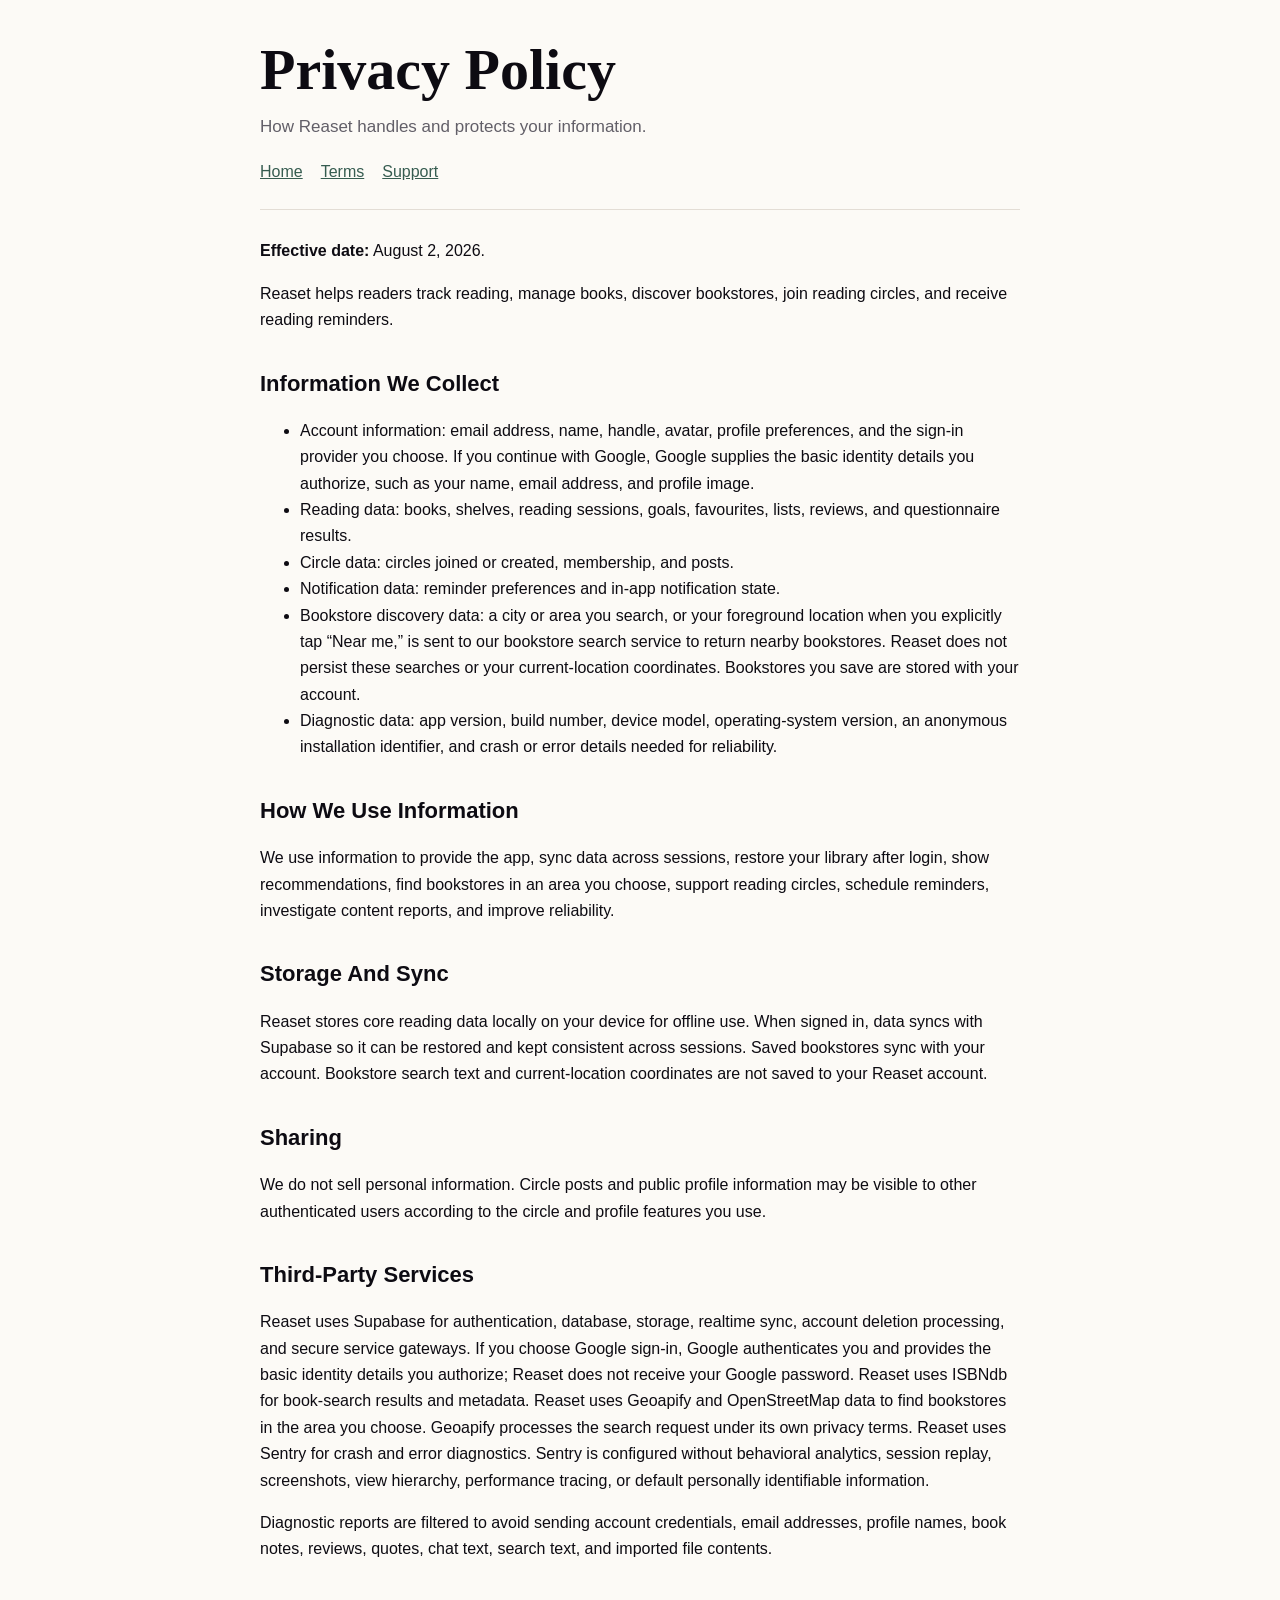
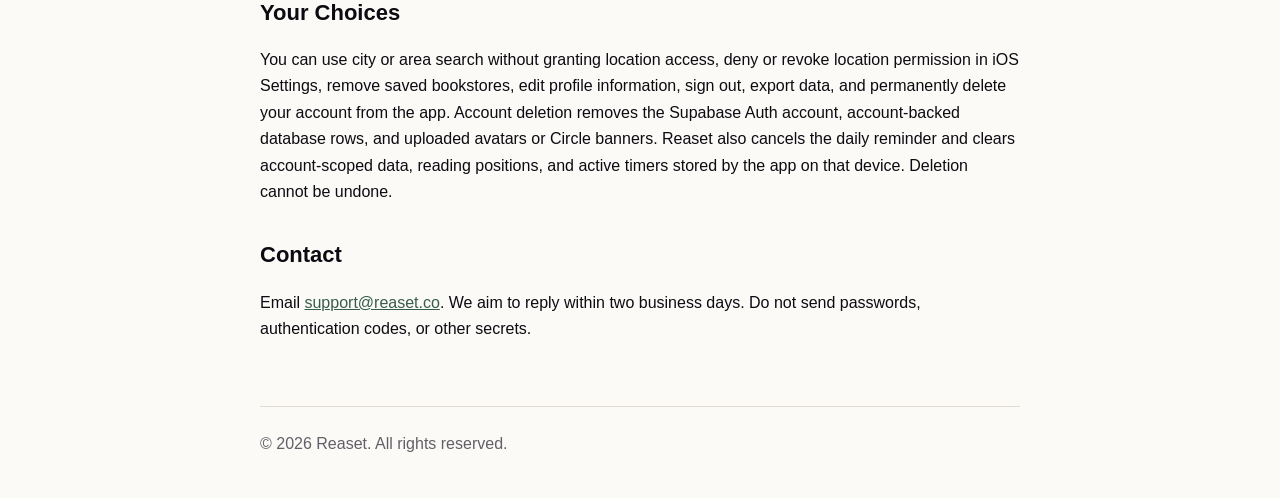
==== privacy.html @ 076950f3 "Add public privacy and terms pages" ====
<!DOCTYPE html>
<html lang="en">
<head>
  <meta charset="utf-8">
  <meta name="viewport" content="width=device-width, initial-scale=1">
  <title>Privacy Policy — Reaset</title>
  <meta name="description" content="How Reaset handles and protects personal information.">
  <link rel="canonical" href="https://reaset.co/privacy.html">
  <style>
    :root{color-scheme:light;--ink:#0d0b12;--muted:#625f68;--paper:#fcfaf6;--line:#e3ddd5;--accent:#365c50}
    *{box-sizing:border-box}body{margin:0;background:var(--paper);color:var(--ink);font-family:-apple-system,BlinkMacSystemFont,"Segoe UI",sans-serif;line-height:1.65}
    header,main,footer{width:min(760px,calc(100% - 40px));margin:0 auto}header{padding:40px 0 24px;border-bottom:1px solid var(--line)}main{padding:12px 0 48px}footer{padding:24px 0 40px;border-top:1px solid var(--line);color:var(--muted)}
    nav{display:flex;gap:18px;flex-wrap:wrap;margin-top:18px}a{color:var(--accent)}h1{font-family:Georgia,serif;font-size:clamp(38px,7vw,58px);line-height:1.05;margin:0}h2{font-size:22px;margin:32px 0 8px}p,li{font-size:16px}.lede{color:var(--muted);font-size:17px;margin:12px 0 0}
  </style>
</head>
<body>
  <header><h1>Privacy Policy</h1><p class="lede">How Reaset handles and protects your information.</p><nav><a href="/">Home</a><a href="/terms.html">Terms</a><a href="mailto:support@reaset.co">Support</a></nav></header>
  <main>
    <p><strong>Effective date:</strong> August 2, 2026.</p>
    <p>Reaset helps readers track reading, manage books, discover bookstores, join reading circles, and receive reading reminders.</p>
    <h2>Information We Collect</h2>
    <ul><li>Account information: email address, name, handle, avatar, profile preferences, and the sign-in provider you choose. If you continue with Google, Google supplies the basic identity details you authorize, such as your name, email address, and profile image.</li><li>Reading data: books, shelves, reading sessions, goals, favourites, lists, reviews, and questionnaire results.</li><li>Circle data: circles joined or created, membership, and posts.</li><li>Notification data: reminder preferences and in-app notification state.</li><li>Bookstore discovery data: a city or area you search, or your foreground location when you explicitly tap “Near me,” is sent to our bookstore search service to return nearby bookstores. Reaset does not persist these searches or your current-location coordinates. Bookstores you save are stored with your account.</li><li>Diagnostic data: app version, build number, device model, operating-system version, an anonymous installation identifier, and crash or error details needed for reliability.</li></ul>
    <h2>How We Use Information</h2>
    <p>We use information to provide the app, sync data across sessions, restore your library after login, show recommendations, find bookstores in an area you choose, support reading circles, schedule reminders, investigate content reports, and improve reliability.</p>
    <h2>Storage And Sync</h2>
    <p>Reaset stores core reading data locally on your device for offline use. When signed in, data syncs with Supabase so it can be restored and kept consistent across sessions. Saved bookstores sync with your account. Bookstore search text and current-location coordinates are not saved to your Reaset account.</p>
    <h2>Sharing</h2>
    <p>We do not sell personal information. Circle posts and public profile information may be visible to other authenticated users according to the circle and profile features you use.</p>
    <h2>Third-Party Services</h2>
    <p>Reaset uses Supabase for authentication, database, storage, realtime sync, account deletion processing, and secure service gateways. If you choose Google sign-in, Google authenticates you and provides the basic identity details you authorize; Reaset does not receive your Google password. Reaset uses ISBNdb for book-search results and metadata. Reaset uses Geoapify and OpenStreetMap data to find bookstores in the area you choose. Geoapify processes the search request under its own privacy terms. Reaset uses Sentry for crash and error diagnostics. Sentry is configured without behavioral analytics, session replay, screenshots, view hierarchy, performance tracing, or default personally identifiable information.</p>
    <p>Diagnostic reports are filtered to avoid sending account credentials, email addresses, profile names, book notes, reviews, quotes, chat text, search text, and imported file contents.</p>
    <h2>Your Choices</h2>
    <p>You can use city or area search without granting location access, deny or revoke location permission in iOS Settings, remove saved bookstores, edit profile information, sign out, export data, and permanently delete your account from the app. Account deletion removes the Supabase Auth account, account-backed database rows, and uploaded avatars or Circle banners. Reaset also cancels the daily reminder and clears account-scoped data, reading positions, and active timers stored by the app on that device. Deletion cannot be undone.</p>
    <h2>Contact</h2>
    <p>Email <a href="mailto:support@reaset.co">support@reaset.co</a>. We aim to reply within two business days. Do not send passwords, authentication codes, or other secrets.</p>
  </main>
  <footer>© 2026 Reaset. All rights reserved.</footer>
</body>
</html>
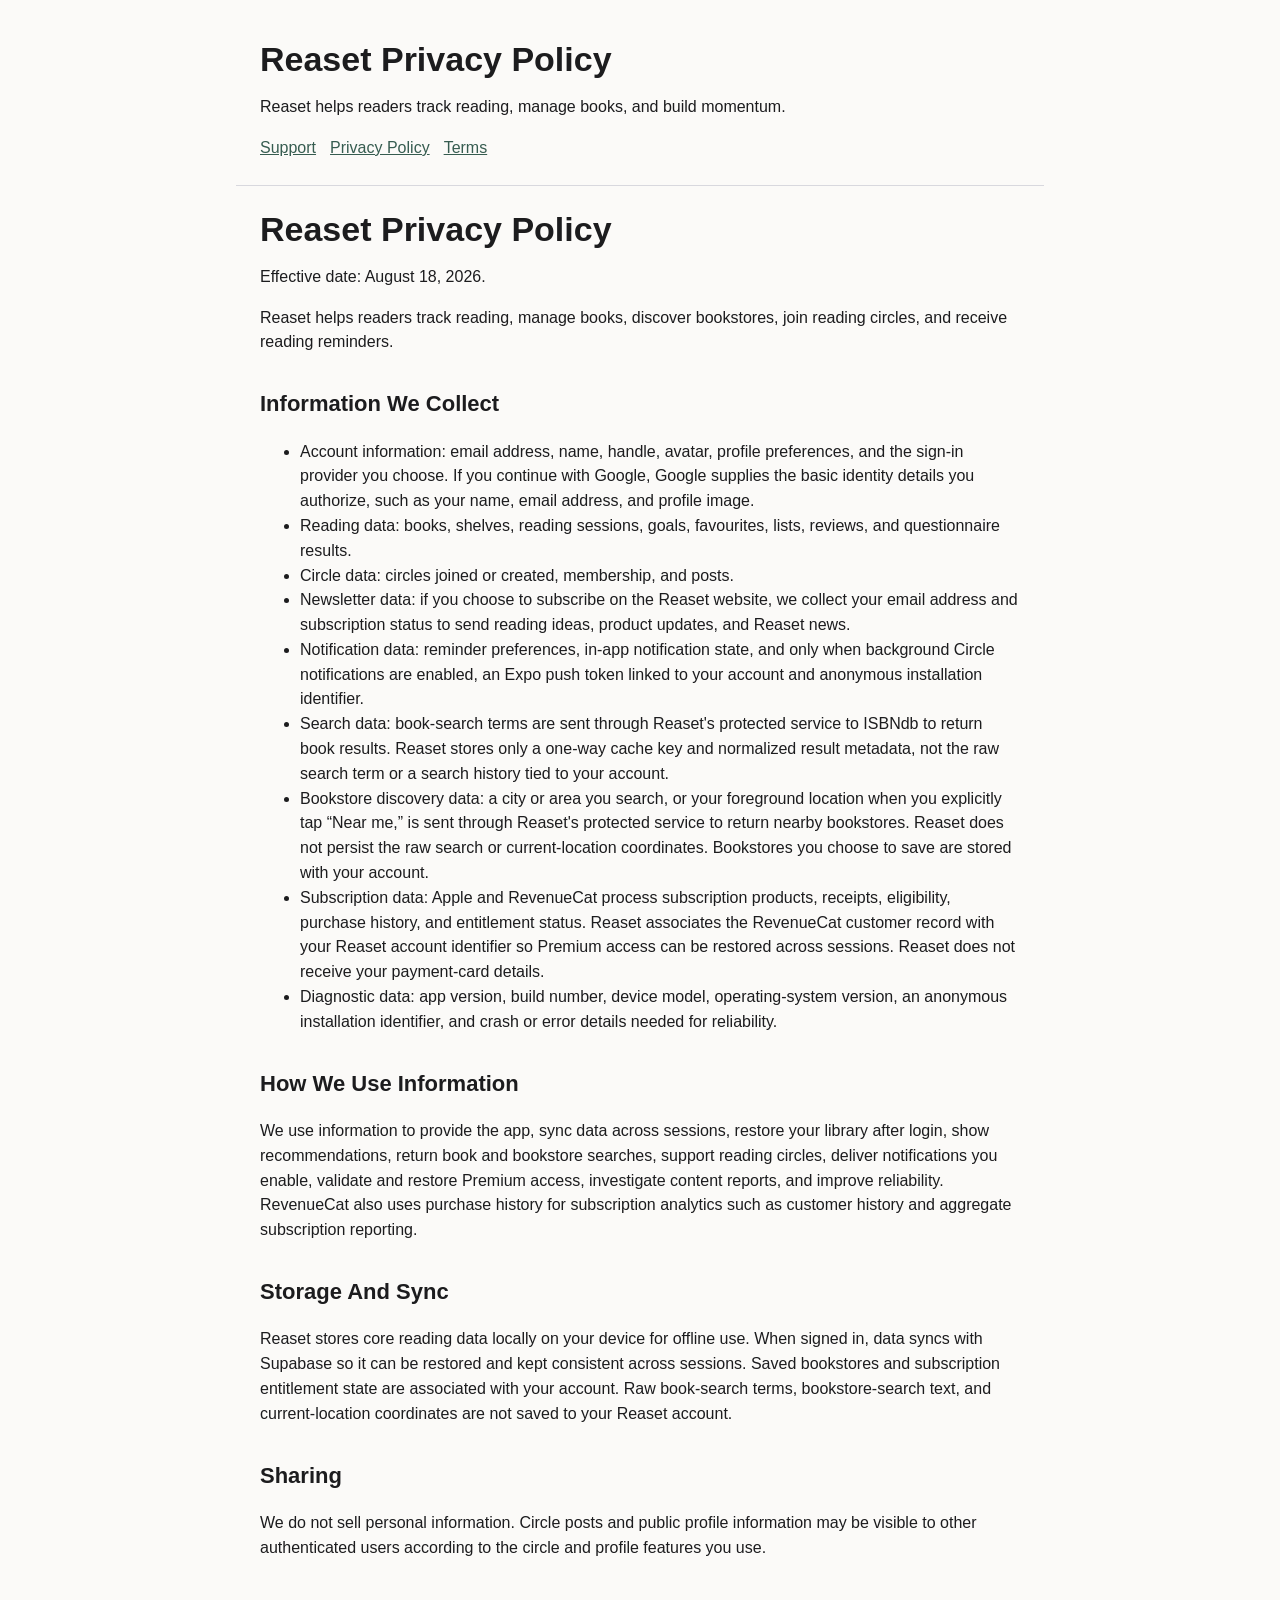
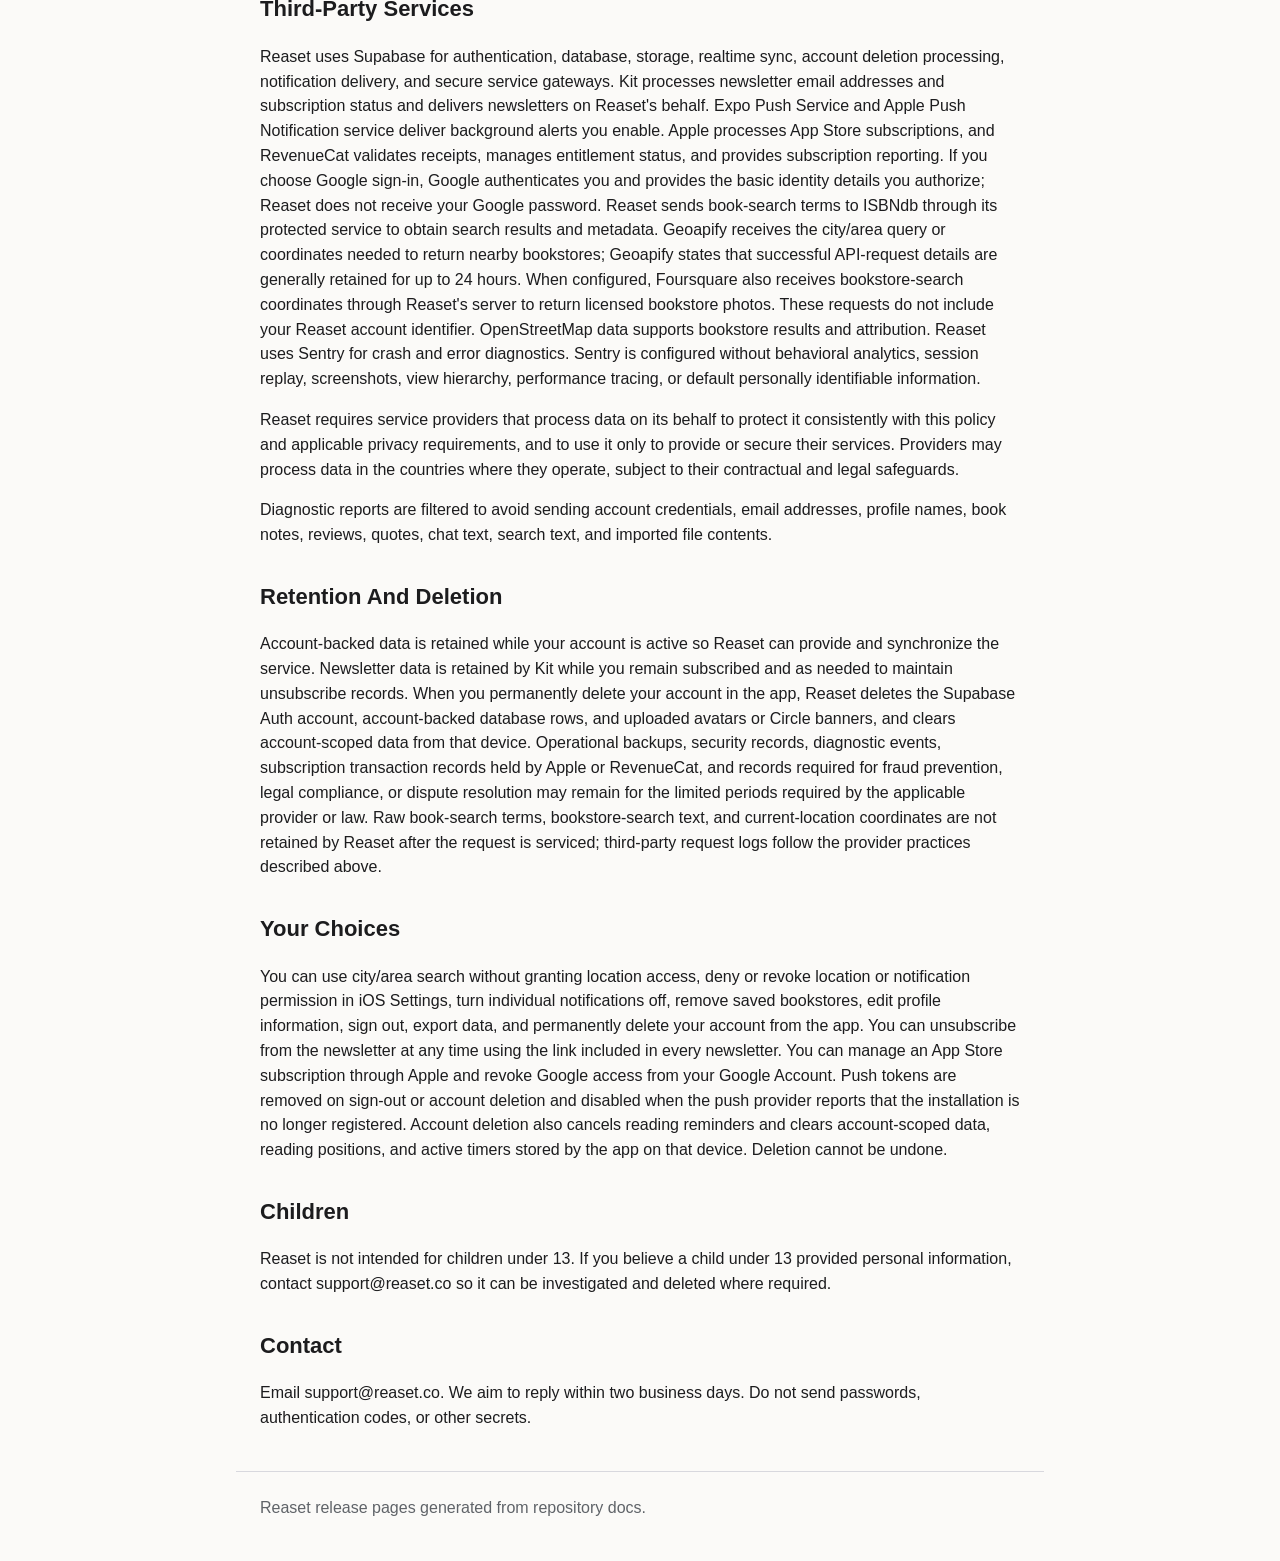
==== commit 81b68dac: "Deploy redesigned Reaset landing page" ====
--- a/privacy.html
+++ b/privacy.html
@@ -1,39 +1,59 @@
-<!DOCTYPE html>
+<!doctype html>
 <html lang="en">
 <head>
   <meta charset="utf-8">
   <meta name="viewport" content="width=device-width, initial-scale=1">
-  <title>Privacy Policy — Reaset</title>
-  <meta name="description" content="How Reaset handles and protects personal information.">
-  <link rel="canonical" href="https://reaset.co/privacy.html">
+  <title>Reaset Privacy Policy - Reaset</title>
   <style>
-    :root{color-scheme:light;--ink:#0d0b12;--muted:#625f68;--paper:#fcfaf6;--line:#e3ddd5;--accent:#365c50}
-    *{box-sizing:border-box}body{margin:0;background:var(--paper);color:var(--ink);font-family:-apple-system,BlinkMacSystemFont,"Segoe UI",sans-serif;line-height:1.65}
-    header,main,footer{width:min(760px,calc(100% - 40px));margin:0 auto}header{padding:40px 0 24px;border-bottom:1px solid var(--line)}main{padding:12px 0 48px}footer{padding:24px 0 40px;border-top:1px solid var(--line);color:var(--muted)}
-    nav{display:flex;gap:18px;flex-wrap:wrap;margin-top:18px}a{color:var(--accent)}h1{font-family:Georgia,serif;font-size:clamp(38px,7vw,58px);line-height:1.05;margin:0}h2{font-size:22px;margin:32px 0 8px}p,li{font-size:16px}.lede{color:var(--muted);font-size:17px;margin:12px 0 0}
+    :root { color-scheme: light; --ink: #1c1c1e; --muted: #5f6368; --line: #d8d8de; --paper: #fbfaf8; --accent: #365c50; }
+    body { margin: 0; font-family: -apple-system, BlinkMacSystemFont, "Segoe UI", sans-serif; color: var(--ink); background: var(--paper); line-height: 1.55; }
+    header, main, footer { max-width: 760px; margin: 0 auto; padding: 24px; }
+    header { padding-top: 40px; border-bottom: 1px solid var(--line); }
+    nav { display: flex; gap: 14px; flex-wrap: wrap; margin-top: 16px; }
+    a { color: var(--accent); }
+    h1 { font-size: 34px; line-height: 1.15; margin: 0 0 12px; }
+    h2 { font-size: 22px; margin-top: 32px; }
+    p, li { font-size: 16px; }
+    code { background: #ece9e2; border-radius: 4px; padding: 1px 5px; }
+    pre { overflow-x: auto; background: #ece9e2; border-radius: 8px; padding: 14px; }
+    footer { color: var(--muted); border-top: 1px solid var(--line); padding-bottom: 40px; }
   </style>
 </head>
 <body>
-  <header><h1>Privacy Policy</h1><p class="lede">How Reaset handles and protects your information.</p><nav><a href="/">Home</a><a href="/terms.html">Terms</a><a href="mailto:support@reaset.co">Support</a></nav></header>
+  <header>
+    <h1>Reaset Privacy Policy</h1>
+    <p>Reaset helps readers track reading, manage books, and build momentum.</p>
+    <nav>
+      <a href="./support.html">Support</a>
+      <a href="./privacy.html">Privacy Policy</a>
+      <a href="./terms.html">Terms</a>
+    </nav>
+  </header>
   <main>
-    <p><strong>Effective date:</strong> August 2, 2026.</p>
-    <p>Reaset helps readers track reading, manage books, discover bookstores, join reading circles, and receive reading reminders.</p>
-    <h2>Information We Collect</h2>
-    <ul><li>Account information: email address, name, handle, avatar, profile preferences, and the sign-in provider you choose. If you continue with Google, Google supplies the basic identity details you authorize, such as your name, email address, and profile image.</li><li>Reading data: books, shelves, reading sessions, goals, favourites, lists, reviews, and questionnaire results.</li><li>Circle data: circles joined or created, membership, and posts.</li><li>Notification data: reminder preferences and in-app notification state.</li><li>Bookstore discovery data: a city or area you search, or your foreground location when you explicitly tap “Near me,” is sent to our bookstore search service to return nearby bookstores. Reaset does not persist these searches or your current-location coordinates. Bookstores you save are stored with your account.</li><li>Diagnostic data: app version, build number, device model, operating-system version, an anonymous installation identifier, and crash or error details needed for reliability.</li></ul>
-    <h2>How We Use Information</h2>
-    <p>We use information to provide the app, sync data across sessions, restore your library after login, show recommendations, find bookstores in an area you choose, support reading circles, schedule reminders, investigate content reports, and improve reliability.</p>
-    <h2>Storage And Sync</h2>
-    <p>Reaset stores core reading data locally on your device for offline use. When signed in, data syncs with Supabase so it can be restored and kept consistent across sessions. Saved bookstores sync with your account. Bookstore search text and current-location coordinates are not saved to your Reaset account.</p>
-    <h2>Sharing</h2>
-    <p>We do not sell personal information. Circle posts and public profile information may be visible to other authenticated users according to the circle and profile features you use.</p>
-    <h2>Third-Party Services</h2>
-    <p>Reaset uses Supabase for authentication, database, storage, realtime sync, account deletion processing, and secure service gateways. If you choose Google sign-in, Google authenticates you and provides the basic identity details you authorize; Reaset does not receive your Google password. Reaset uses ISBNdb for book-search results and metadata. Reaset uses Geoapify and OpenStreetMap data to find bookstores in the area you choose. Geoapify processes the search request under its own privacy terms. Reaset uses Sentry for crash and error diagnostics. Sentry is configured without behavioral analytics, session replay, screenshots, view hierarchy, performance tracing, or default personally identifiable information.</p>
-    <p>Diagnostic reports are filtered to avoid sending account credentials, email addresses, profile names, book notes, reviews, quotes, chat text, search text, and imported file contents.</p>
-    <h2>Your Choices</h2>
-    <p>You can use city or area search without granting location access, deny or revoke location permission in iOS Settings, remove saved bookstores, edit profile information, sign out, export data, and permanently delete your account from the app. Account deletion removes the Supabase Auth account, account-backed database rows, and uploaded avatars or Circle banners. Reaset also cancels the daily reminder and clears account-scoped data, reading positions, and active timers stored by the app on that device. Deletion cannot be undone.</p>
-    <h2>Contact</h2>
-    <p>Email <a href="mailto:support@reaset.co">support@reaset.co</a>. We aim to reply within two business days. Do not send passwords, authentication codes, or other secrets.</p>
+<h1>Reaset Privacy Policy</h1>
+<p>Effective date: August 18, 2026.</p>
+<p>Reaset helps readers track reading, manage books, discover bookstores, join reading circles, and receive reading reminders.</p>
+<h2>Information We Collect</h2>
+<ul><li>Account information: email address, name, handle, avatar, profile preferences, and the sign-in provider you choose. If you continue with Google, Google supplies the basic identity details you authorize, such as your name, email address, and profile image.</li><li>Reading data: books, shelves, reading sessions, goals, favourites, lists, reviews, and questionnaire results.</li><li>Circle data: circles joined or created, membership, and posts.</li><li>Newsletter data: if you choose to subscribe on the Reaset website, we collect your email address and subscription status to send reading ideas, product updates, and Reaset news.</li><li>Notification data: reminder preferences, in-app notification state, and only when background Circle notifications are enabled, an Expo push token linked to your account and anonymous installation identifier.</li><li>Search data: book-search terms are sent through Reaset's protected service to ISBNdb to return book results. Reaset stores only a one-way cache key and normalized result metadata, not the raw search term or a search history tied to your account.</li><li>Bookstore discovery data: a city or area you search, or your foreground location when you explicitly tap “Near me,” is sent through Reaset's protected service to return nearby bookstores. Reaset does not persist the raw search or current-location coordinates. Bookstores you choose to save are stored with your account.</li><li>Subscription data: Apple and RevenueCat process subscription products, receipts, eligibility, purchase history, and entitlement status. Reaset associates the RevenueCat customer record with your Reaset account identifier so Premium access can be restored across sessions. Reaset does not receive your payment-card details.</li><li>Diagnostic data: app version, build number, device model, operating-system version, an anonymous installation identifier, and crash or error details needed for reliability.</li></ul>
+<h2>How We Use Information</h2>
+<p>We use information to provide the app, sync data across sessions, restore your library after login, show recommendations, return book and bookstore searches, support reading circles, deliver notifications you enable, validate and restore Premium access, investigate content reports, and improve reliability. RevenueCat also uses purchase history for subscription analytics such as customer history and aggregate subscription reporting.</p>
+<h2>Storage And Sync</h2>
+<p>Reaset stores core reading data locally on your device for offline use. When signed in, data syncs with Supabase so it can be restored and kept consistent across sessions. Saved bookstores and subscription entitlement state are associated with your account. Raw book-search terms, bookstore-search text, and current-location coordinates are not saved to your Reaset account.</p>
+<h2>Sharing</h2>
+<p>We do not sell personal information. Circle posts and public profile information may be visible to other authenticated users according to the circle and profile features you use.</p>
+<h2>Third-Party Services</h2>
+<p>Reaset uses Supabase for authentication, database, storage, realtime sync, account deletion processing, notification delivery, and secure service gateways. Kit processes newsletter email addresses and subscription status and delivers newsletters on Reaset's behalf. Expo Push Service and Apple Push Notification service deliver background alerts you enable. Apple processes App Store subscriptions, and RevenueCat validates receipts, manages entitlement status, and provides subscription reporting. If you choose Google sign-in, Google authenticates you and provides the basic identity details you authorize; Reaset does not receive your Google password. Reaset sends book-search terms to ISBNdb through its protected service to obtain search results and metadata. Geoapify receives the city/area query or coordinates needed to return nearby bookstores; Geoapify states that successful API-request details are generally retained for up to 24 hours. When configured, Foursquare also receives bookstore-search coordinates through Reaset's server to return licensed bookstore photos. These requests do not include your Reaset account identifier. OpenStreetMap data supports bookstore results and attribution. Reaset uses Sentry for crash and error diagnostics. Sentry is configured without behavioral analytics, session replay, screenshots, view hierarchy, performance tracing, or default personally identifiable information.</p>
+<p>Reaset requires service providers that process data on its behalf to protect it consistently with this policy and applicable privacy requirements, and to use it only to provide or secure their services. Providers may process data in the countries where they operate, subject to their contractual and legal safeguards.</p>
+<p>Diagnostic reports are filtered to avoid sending account credentials, email addresses, profile names, book notes, reviews, quotes, chat text, search text, and imported file contents.</p>
+<h2>Retention And Deletion</h2>
+<p>Account-backed data is retained while your account is active so Reaset can provide and synchronize the service. Newsletter data is retained by Kit while you remain subscribed and as needed to maintain unsubscribe records. When you permanently delete your account in the app, Reaset deletes the Supabase Auth account, account-backed database rows, and uploaded avatars or Circle banners, and clears account-scoped data from that device. Operational backups, security records, diagnostic events, subscription transaction records held by Apple or RevenueCat, and records required for fraud prevention, legal compliance, or dispute resolution may remain for the limited periods required by the applicable provider or law. Raw book-search terms, bookstore-search text, and current-location coordinates are not retained by Reaset after the request is serviced; third-party request logs follow the provider practices described above.</p>
+<h2>Your Choices</h2>
+<p>You can use city/area search without granting location access, deny or revoke location or notification permission in iOS Settings, turn individual notifications off, remove saved bookstores, edit profile information, sign out, export data, and permanently delete your account from the app. You can unsubscribe from the newsletter at any time using the link included in every newsletter. You can manage an App Store subscription through Apple and revoke Google access from your Google Account. Push tokens are removed on sign-out or account deletion and disabled when the push provider reports that the installation is no longer registered. Account deletion also cancels reading reminders and clears account-scoped data, reading positions, and active timers stored by the app on that device. Deletion cannot be undone.</p>
+<h2>Children</h2>
+<p>Reaset is not intended for children under 13. If you believe a child under 13 provided personal information, contact support@reaset.co so it can be investigated and deleted where required.</p>
+<h2>Contact</h2>
+<p>Email support@reaset.co. We aim to reply within two business days. Do not send passwords, authentication codes, or other secrets.</p>
   </main>
-  <footer>© 2026 Reaset. All rights reserved.</footer>
+  <footer>Reaset release pages generated from repository docs.</footer>
 </body>
 </html>
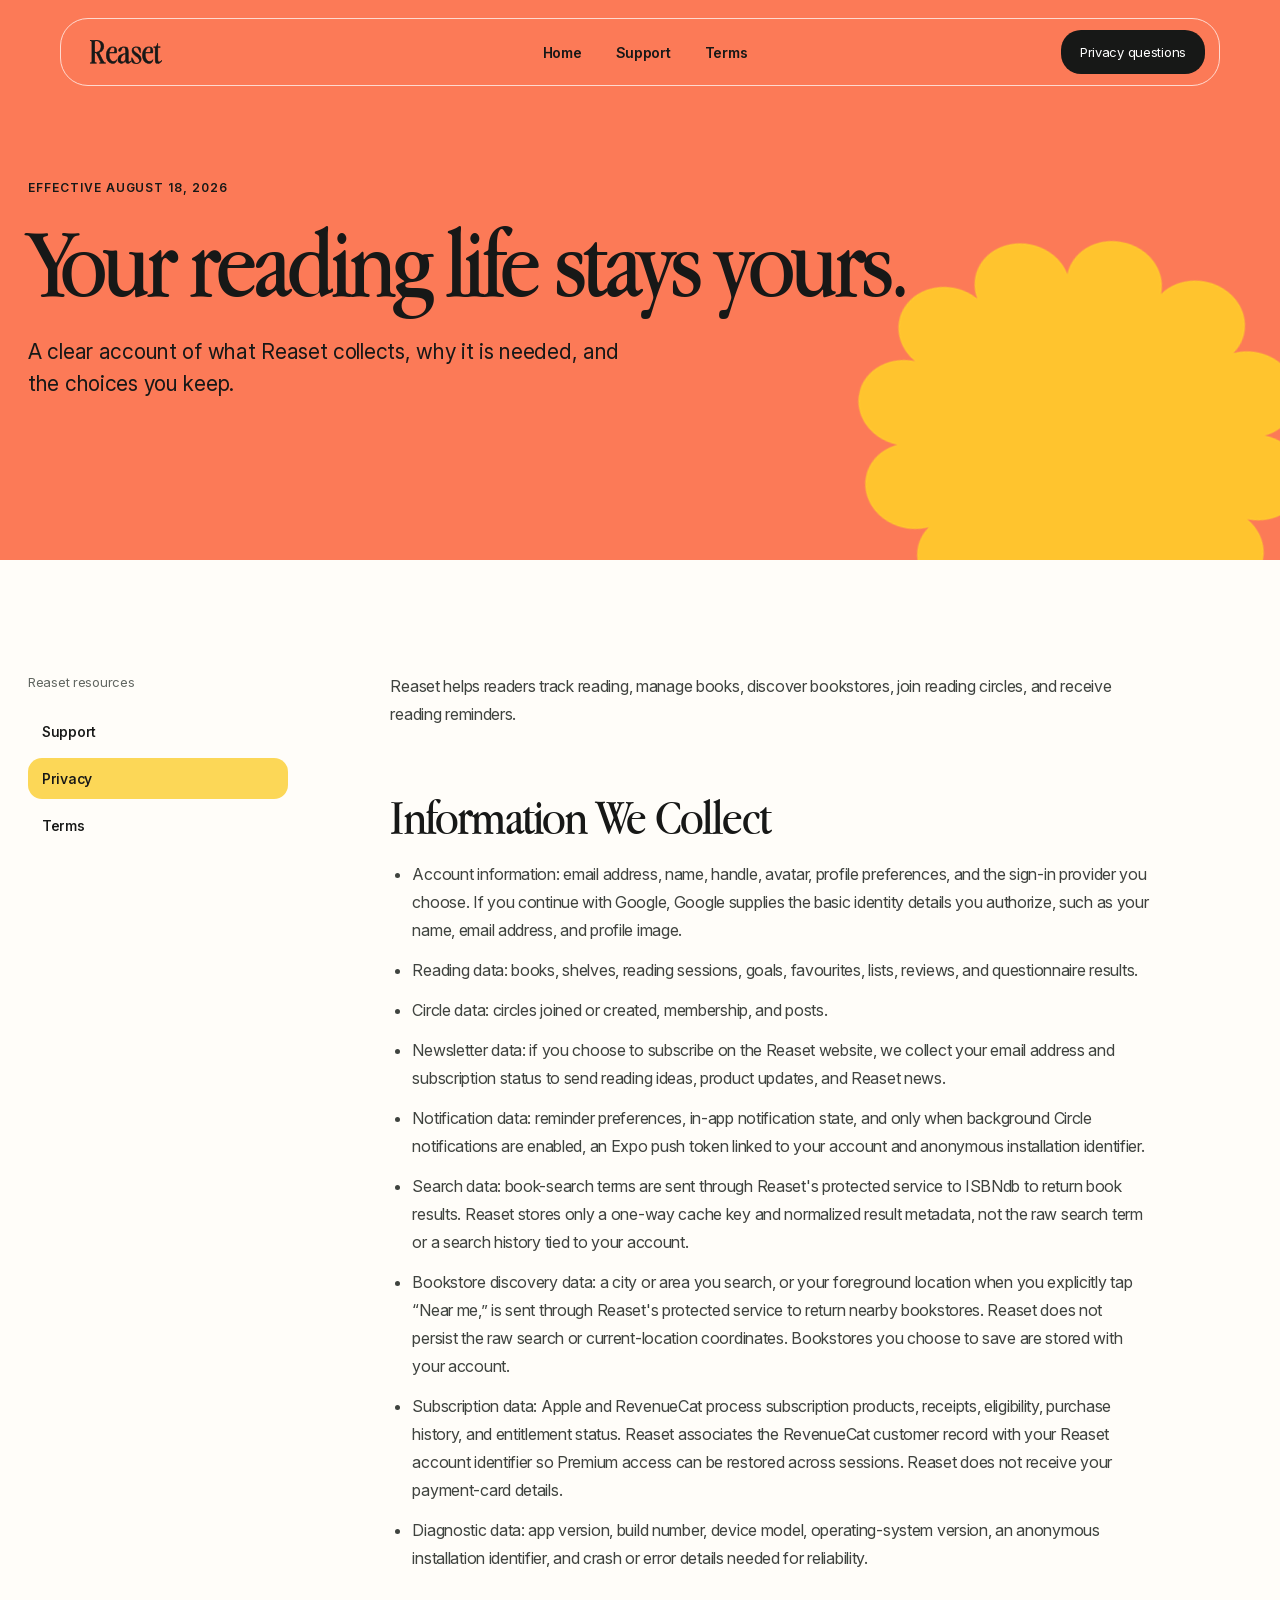
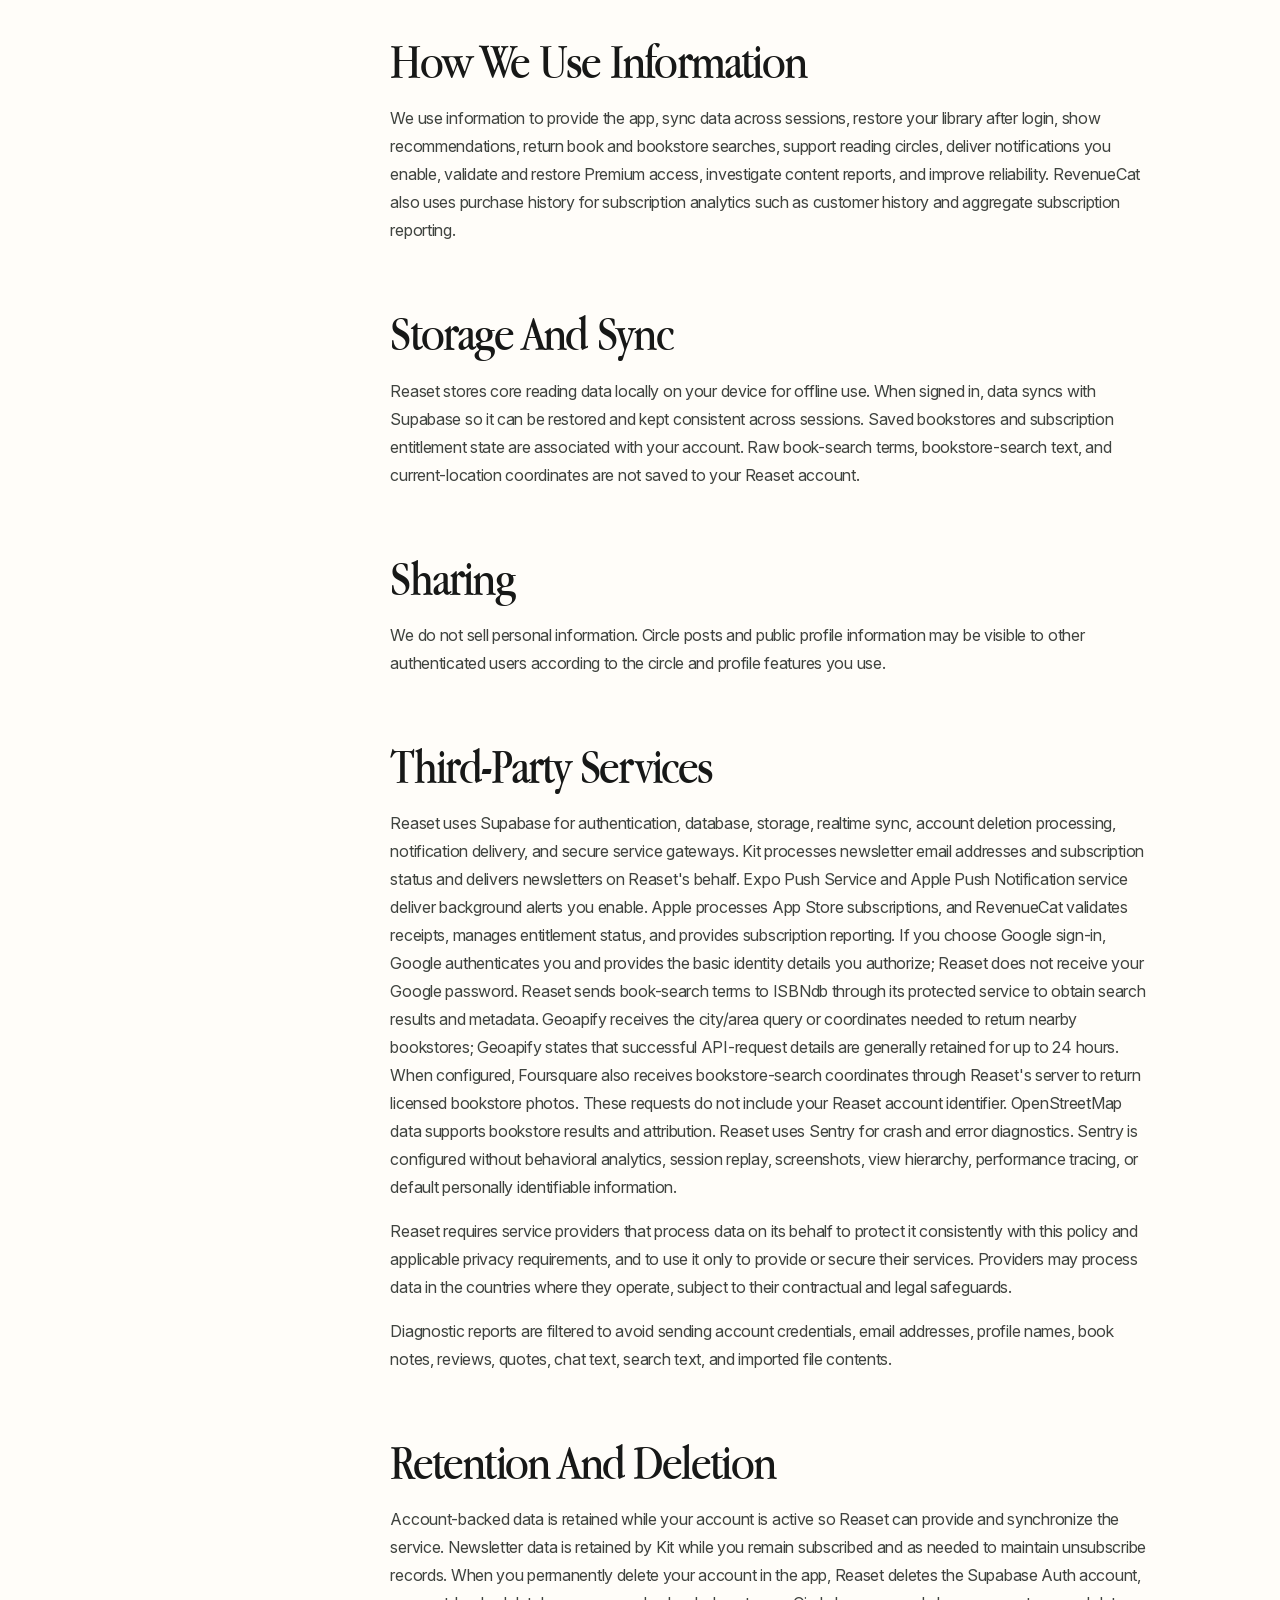
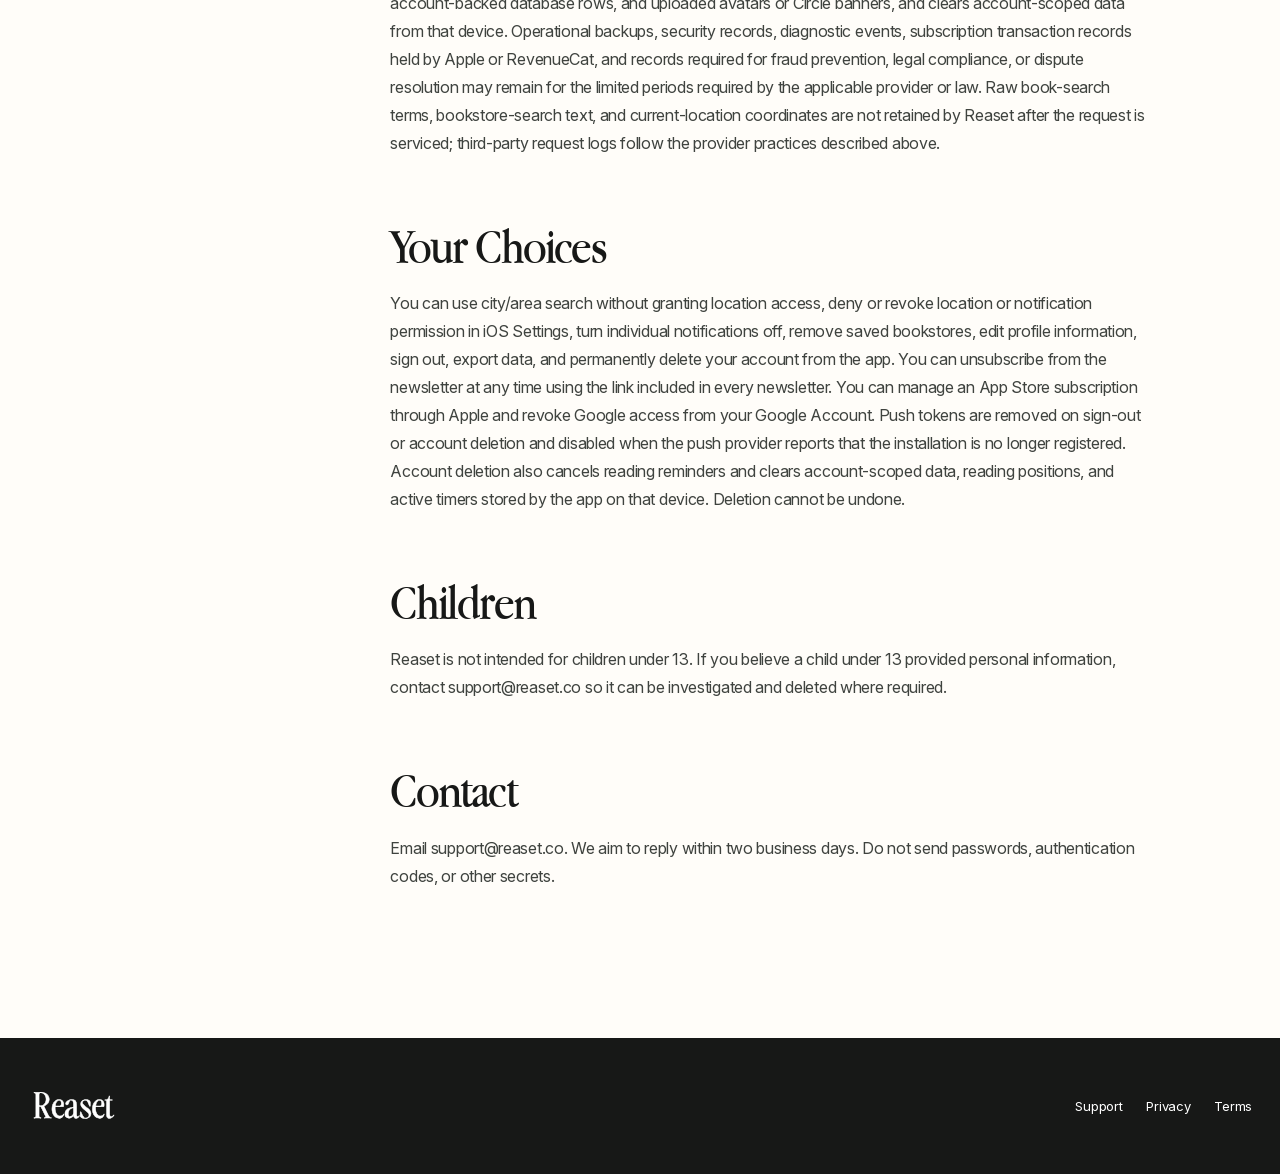
==== commit c92b6dcb: "Redesign support and privacy pages" ====
--- a/privacy.html
+++ b/privacy.html
@@ -3,35 +3,29 @@
 <head>
   <meta charset="utf-8">
   <meta name="viewport" content="width=device-width, initial-scale=1">
-  <title>Reaset Privacy Policy - Reaset</title>
-  <style>
-    :root { color-scheme: light; --ink: #1c1c1e; --muted: #5f6368; --line: #d8d8de; --paper: #fbfaf8; --accent: #365c50; }
-    body { margin: 0; font-family: -apple-system, BlinkMacSystemFont, "Segoe UI", sans-serif; color: var(--ink); background: var(--paper); line-height: 1.55; }
-    header, main, footer { max-width: 760px; margin: 0 auto; padding: 24px; }
-    header { padding-top: 40px; border-bottom: 1px solid var(--line); }
-    nav { display: flex; gap: 14px; flex-wrap: wrap; margin-top: 16px; }
-    a { color: var(--accent); }
-    h1 { font-size: 34px; line-height: 1.15; margin: 0 0 12px; }
-    h2 { font-size: 22px; margin-top: 32px; }
-    p, li { font-size: 16px; }
-    code { background: #ece9e2; border-radius: 4px; padding: 1px 5px; }
-    pre { overflow-x: auto; background: #ece9e2; border-radius: 8px; padding: 14px; }
-    footer { color: var(--muted); border-top: 1px solid var(--line); padding-bottom: 40px; }
-  </style>
+  <meta name="theme-color" content="#fc7a57">
+  <meta name="description" content="Learn how Reaset collects, uses, protects, and deletes reader data.">
+  <link rel="canonical" href="https://reaset.co/privacy">
+  <link rel="icon" href="./assets/icon.png">
+  <link rel="stylesheet" href="./styles.css">
+  <link rel="stylesheet" href="./legal.css">
+  <title>Privacy Policy | Reaset</title>
 </head>
-<body>
-  <header>
-    <h1>Reaset Privacy Policy</h1>
-    <p>Reaset helps readers track reading, manage books, and build momentum.</p>
-    <nav>
-      <a href="./support.html">Support</a>
-      <a href="./privacy.html">Privacy Policy</a>
-      <a href="./terms.html">Terms</a>
-    </nav>
+<body class="legal-page legal-page-privacy">
+  <a class="skip-link" href="#main">Skip to content</a>
+  <header class="site-header">
+    <a class="wordmark" href="./" aria-label="Reaset home"><span class="brand-logo" aria-hidden="true"></span></a>
+    <nav class="desktop-nav" aria-label="Main navigation"><a href="./">Home</a><a href="./support">Support</a><a href="./terms">Terms</a></nav>
+    <a class="header-cta download-cta" href="mailto:support@reaset.co">Privacy questions</a>
   </header>
-  <main>
-<h1>Reaset Privacy Policy</h1>
-<p>Effective date: August 18, 2026.</p>
+  <main id="main">
+    <section class="legal-hero">
+      <div class="legal-hero-copy"><p class="legal-kicker">Effective August 18, 2026</p><h1>Your reading life stays yours.</h1><p>A clear account of what Reaset collects, why it is needed, and the choices you keep.</p></div>
+      <img class="legal-hero-art" src="./assets/artifacts/52.png" width="480" height="480" alt="" aria-hidden="true">
+    </section>
+    <div class="legal-layout">
+      <aside class="legal-sidebar"><p>Reaset resources</p><nav aria-label="Legal pages"><a href="./support">Support</a><a href="./privacy" aria-current="page">Privacy</a><a href="./terms">Terms</a></nav></aside>
+      <article class="legal-content">
 <p>Reaset helps readers track reading, manage books, discover bookstores, join reading circles, and receive reading reminders.</p>
 <h2>Information We Collect</h2>
 <ul><li>Account information: email address, name, handle, avatar, profile preferences, and the sign-in provider you choose. If you continue with Google, Google supplies the basic identity details you authorize, such as your name, email address, and profile image.</li><li>Reading data: books, shelves, reading sessions, goals, favourites, lists, reviews, and questionnaire results.</li><li>Circle data: circles joined or created, membership, and posts.</li><li>Newsletter data: if you choose to subscribe on the Reaset website, we collect your email address and subscription status to send reading ideas, product updates, and Reaset news.</li><li>Notification data: reminder preferences, in-app notification state, and only when background Circle notifications are enabled, an Expo push token linked to your account and anonymous installation identifier.</li><li>Search data: book-search terms are sent through Reaset's protected service to ISBNdb to return book results. Reaset stores only a one-way cache key and normalized result metadata, not the raw search term or a search history tied to your account.</li><li>Bookstore discovery data: a city or area you search, or your foreground location when you explicitly tap “Near me,” is sent through Reaset's protected service to return nearby bookstores. Reaset does not persist the raw search or current-location coordinates. Bookstores you choose to save are stored with your account.</li><li>Subscription data: Apple and RevenueCat process subscription products, receipts, eligibility, purchase history, and entitlement status. Reaset associates the RevenueCat customer record with your Reaset account identifier so Premium access can be restored across sessions. Reaset does not receive your payment-card details.</li><li>Diagnostic data: app version, build number, device model, operating-system version, an anonymous installation identifier, and crash or error details needed for reliability.</li></ul>
@@ -53,7 +47,9 @@
 <p>Reaset is not intended for children under 13. If you believe a child under 13 provided personal information, contact support@reaset.co so it can be investigated and deleted where required.</p>
 <h2>Contact</h2>
 <p>Email support@reaset.co. We aim to reply within two business days. Do not send passwords, authentication codes, or other secrets.</p>
+      </article>
+    </div>
   </main>
-  <footer>Reaset release pages generated from repository docs.</footer>
+  <footer class="legal-footer"><div class="legal-footer-inner"><a href="./" aria-label="Reaset home"><span class="brand-logo" aria-hidden="true"></span></a><nav aria-label="Footer navigation"><a href="./support">Support</a><a href="./privacy">Privacy</a><a href="./terms">Terms</a></nav></div></footer>
 </body>
 </html>
--- a/styles.css
+++ b/styles.css
@@ -0,0 +1,391 @@
+@font-face { font-family: "Apple Garamond"; src: url("./assets/fonts/apple-garamond-light.ttf") format("truetype"); font-style: normal; font-weight: 300; font-display: swap; }
+@font-face { font-family: "Apple Garamond"; src: url("./assets/fonts/apple-garamond-light-italic.ttf") format("truetype"); font-style: italic; font-weight: 300; font-display: swap; }
+@font-face { font-family: "Apple Garamond"; src: url("./assets/fonts/apple-garamond-regular.ttf") format("truetype"); font-style: normal; font-weight: 400; font-display: swap; }
+@font-face { font-family: "Apple Garamond"; src: url("./assets/fonts/apple-garamond-italic.ttf") format("truetype"); font-style: italic; font-weight: 400; font-display: swap; }
+@font-face { font-family: "Apple Garamond"; src: url("./assets/fonts/apple-garamond-bold.ttf") format("truetype"); font-style: normal; font-weight: 700; font-display: swap; }
+@font-face { font-family: "Apple Garamond"; src: url("./assets/fonts/apple-garamond-bold-italic.ttf") format("truetype"); font-style: italic; font-weight: 700; font-display: swap; }
+@font-face { font-family: "Inter"; src: url("./assets/fonts/inter-variable.woff2") format("woff2"); font-style: normal; font-weight: 100 900; font-display: swap; }
+
+:root {
+  color-scheme: light;
+  --mint: #68d2a1;
+  --apricot: #df9a57;
+  --coral: #fc7a57;
+  --mustard: #fcd757;
+  --periwinkle: #c0b9dd;
+  --pink: var(--coral);
+  --pink-deep: var(--coral);
+  --green: var(--mint);
+  --hero-green: var(--coral);
+  --hero-ink: #11534a;
+  --sage: var(--periwinkle);
+  --green-soft: var(--periwinkle);
+  --lavender: #227dc7;
+  --cream: var(--mustard);
+  --yellow: var(--apricot);
+  --paper: #fffdf9;
+  --ink: #171817;
+  --muted: #626762;
+  --line: rgba(23, 24, 23, .14);
+  --display: "Apple Garamond", "Iowan Old Style", Georgia, serif;
+  --sans: "Inter", sans-serif;
+  --sans-tracking: -.018em;
+  --ease-out: cubic-bezier(.23, 1, .32, 1);
+  --max: 1240px;
+}
+
+* { box-sizing: border-box; }
+html { scroll-behavior: smooth; }
+body { margin: 0; overflow-x: hidden; background: var(--paper); color: var(--ink); font-family: var(--sans); letter-spacing: var(--sans-tracking); -webkit-font-smoothing: antialiased; }
+img { display: block; max-width: 100%; }
+a { color: inherit; text-decoration: none; }
+button, input { font: inherit; }
+p { line-height: 1.65; }
+
+.artifact-scene { position: absolute; z-index: 0; inset: 0; overflow: hidden; pointer-events: none; user-select: none; }
+.artifact { --drift-x: 12px; --tilt: -4deg; position: absolute; display: block; opacity: .28; animation: artifact-drift 8s var(--ease-out) infinite alternate; will-change: transform; }
+.artifact img { width: 100%; height: auto; animation: artifact-turn 28s linear infinite; }
+.artifact:nth-child(even) { --drift-x: -10px; --tilt: 5deg; animation-duration: 10s; animation-delay: -4s; }
+.artifact:nth-child(even) img { animation-direction: reverse; animation-duration: 34s; }
+@keyframes artifact-drift {
+  from { transform: translate3d(0, -7px, 0) rotate(var(--tilt)); }
+  to { transform: translate3d(var(--drift-x), 9px, 0) rotate(calc(var(--tilt) + 4deg)); }
+}
+@keyframes artifact-turn { to { transform: rotate(360deg); } }
+
+.skip-link { position: fixed; z-index: 100; top: 12px; left: 12px; padding: 10px 14px; border-radius: 999px; background: #fff; transform: translateY(-150%); transition: transform 160ms var(--ease-out); }
+.skip-link:focus { transform: translateY(0); }
+
+.site-header { position: fixed; z-index: 20; top: 18px; left: 50%; isolation: isolate; display: grid; grid-template-columns: 1fr auto 1fr; align-items: center; width: min(calc(100% - 40px), 1160px); min-height: 68px; padding: 0 14px 0 24px; border: 1px solid rgba(255,255,255,.72); border-radius: 28px; backface-visibility: hidden; background: transparent; color: #fff; box-shadow: none; transform: translate3d(-50%,0,0); transition: color 200ms ease, background-color 200ms ease, box-shadow 200ms ease; }
+.site-header.is-scrolled { border-color: var(--line); background: rgba(255,253,249,.9); color: var(--ink); box-shadow: 0 12px 30px rgba(23,24,23,.08); }
+.wordmark { display: block; width: max-content; }
+.brand-logo { display: block; width: 82px; height: 34px; background: currentColor; -webkit-mask: url("./assets/reaset-logo-6.svg") center / contain no-repeat; mask: url("./assets/reaset-logo-6.svg") center / contain no-repeat; }
+.site-header:not(.is-scrolled) .brand-logo, .footer-brand .brand-logo { background: #fff; }
+.desktop-nav { display: flex; gap: 34px; font-size: 14px; font-weight: 600; font-synthesis: none; letter-spacing: var(--sans-tracking); }
+.desktop-nav a { transition: opacity 140ms ease; }
+.desktop-nav a:hover { color: var(--lavender); opacity: 1; }
+.site-footer a { transition: color 160ms ease; }
+.site-footer a:hover { color: var(--pink-deep); }
+.header-cta { justify-self: end; }
+.download-cta { display: inline-flex; align-items: center; justify-content: center; min-height: 44px; padding: 0 18px; border: 1px solid rgba(255,255,255,.78); border-radius: 20px; background: rgba(255,255,255,.12); color: #fff; font-size: 13px; font-weight: 400; transition: transform 140ms var(--ease-out), opacity 140ms ease; }
+.app-store-cta { gap: 9px; min-height: 52px; padding: 6px 16px 6px 13px; line-height: 1.02; text-align: left; }
+.app-store-cta > span:first-child { display: grid; width: 26px; height: 26px; place-items: center; }
+.app-store-cta > span:first-child::before { font-size: 25px; line-height: 1; content: ""; }
+.app-store-cta > span:last-child { display: grid; font-size: 14px; }
+.app-store-cta small { margin-bottom: 2px; font-size: 8px; letter-spacing: var(--sans-tracking); }
+.download-cta:hover { background: #fff; color: var(--coral); }
+.site-header.is-scrolled .header-cta { border-color: transparent; background: var(--coral); color: #fff; }
+.header-cta:active, .button:active { transform: scale(.97); }
+.menu-button, .mobile-nav { display: none; }
+
+.hero { position: relative; min-height: 960px; overflow: hidden; padding: 174px 28px 0; background: var(--hero-green); color: #fff; text-align: center; }
+.hero-copy { position: relative; z-index: 3; max-width: 880px; margin: 0 auto; }
+.artifact-scene-hero { z-index: 1; }
+.artifact-scene-hero .artifact { top: 0; left: 0; animation-name: hero-bounce-x; animation-timing-function: linear; animation-direction: alternate; }
+.artifact-scene-hero .artifact img { animation-name: hero-bounce-y; animation-timing-function: linear; animation-direction: alternate; }
+.artifact-hero-flower { --bounce-x: calc(100vw - 250px); --bounce-y: 710px; width: 250px; opacity: .55; animation-duration: 9.2s !important; animation-delay: -4.1s !important; }
+.artifact-hero-flower img { animation-duration: 7.1s !important; animation-delay: -6.7s !important; }
+.artifact-hero-blob { --bounce-x: calc(100vw - 330px); --bounce-y: 630px; width: 330px; opacity: .46; animation-duration: 11.3s !important; animation-delay: -8.3s !important; animation-direction: alternate-reverse !important; }
+.artifact-hero-blob img { animation-duration: 8.4s !important; animation-delay: -2.4s !important; }
+.artifact-hero-blob img { filter: hue-rotate(62deg) saturate(.75) brightness(1.15); }
+.artifact-hero-plus { --bounce-x: calc(100vw - 180px); --bounce-y: 780px; width: 180px; opacity: .5; animation-duration: 8.1s !important; animation-delay: -1.9s !important; }
+.artifact-hero-plus img { filter: hue-rotate(326deg) saturate(1.08) brightness(1.04); animation-duration: 10.2s !important; animation-delay: -7.8s !important; animation-direction: alternate-reverse !important; }
+@keyframes hero-bounce-x { to { transform: translate3d(var(--bounce-x), 0, 0); } }
+@keyframes hero-bounce-y { to { transform: translate3d(0, var(--bounce-y), 0); } }
+.eyebrow { margin: 0 0 20px; color: currentColor; font-size: 12px; font-weight: 400; letter-spacing: var(--sans-tracking); text-transform: uppercase; }
+.eyebrow::before { display: none; }
+.hero h1 { margin: 0; font-family: var(--display); font-size: clamp(58px, 5.6vw, 82px); font-weight: 400; letter-spacing: -.045em; line-height: .94; white-space: nowrap; }
+.hero h1 em { color: #fff; font-weight: 400; }
+.hero-lede { max-width: 580px; margin: 22px auto 0; font-size: 18px; }
+.hero-actions { display: flex; justify-content: center; margin-top: 26px; }
+.button { display: inline-flex; align-items: center; justify-content: center; min-height: 52px; padding: 0 22px; border: 0; border-radius: 999px; font-size: 13px; font-weight: 400; transition: transform 140ms var(--ease-out), background 160ms ease; }
+.button-dark { background: var(--ink); color: #fff; }
+.button-dark:hover { background: var(--green); }
+.text-link { font-size: 13px; font-weight: 400; }
+.text-link span { display: inline-block; margin-left: 5px; transition: transform 180ms var(--ease-out); }
+.text-link:hover span { transform: translateY(4px); }
+.hero-art { position: absolute; z-index: 2; top: 250px; left: 50%; width: min(1500px, 112vw); pointer-events: none; transform: translateX(-50%); }
+.hero-art img { width: 100%; height: auto; }
+
+.book-marquee { position: relative; overflow: hidden; padding: 100px 0 112px; border-bottom: 1px solid var(--line); background: var(--paper); color: var(--ink); }
+.marquee-heading { position: relative; z-index: 1; display: grid; justify-items: center; gap: 12px; width: min(calc(100% - 56px), var(--max)); margin: 0 auto 48px; text-align: center; }
+.artifact-marquee-rings { top: 18px; right: 20px; width: 280px; opacity: .42; }
+.artifact-marquee-leaf { bottom: 32px; left: 32px; width: 120px; opacity: .38; }
+.marquee-heading .eyebrow { margin-bottom: 0; color: var(--pink); }
+.marquee-heading h2 { max-width: 900px; margin: 0; font-family: var(--display); font-size: clamp(45px, 5.2vw, 74px); font-weight: 400; letter-spacing: -.045em; line-height: .95; text-align: center; }
+.marquee-viewport { position: relative; z-index: 1; display: flex; width: max-content; animation: shelf-scroll 42s linear infinite; }
+.marquee-track { display: flex; flex: none; align-items: center; gap: 24px; padding-right: 24px; }
+.book-cover { flex: 0 0 210px; width: 210px; aspect-ratio: 2 / 3; margin: 0; overflow: hidden; border-radius: 16px; background: #ece9e2; box-shadow: 0 22px 45px rgba(23,24,23,.16); transform: rotate(-2deg); }
+.book-cover:nth-child(even) { transform: rotate(2.5deg) translateY(14px); }
+.book-cover:nth-child(3n) { transform: rotate(-1deg) translateY(-10px); }
+.book-cover img { width: 100%; height: 100%; object-fit: cover; }
+@keyframes shelf-scroll { to { transform: translateX(-50%); } }
+
+.section { padding: 132px max(28px, calc((100vw - var(--max)) / 2)); }
+.manifesto { position: relative; overflow: hidden; padding-top: 0; background: var(--paper); }
+.manifesto-intro { position: relative; width: 100vw; margin-left: calc(50% - 50vw); padding: 132px max(28px, calc((100vw - var(--max)) / 2)) 0; overflow: hidden; background: var(--lavender); color: #fff; }
+.manifesto-grid { position: relative; z-index: 1; display: grid; justify-items: center; gap: 24px; max-width: 900px; margin: 0 auto; text-align: center; }
+.manifesto > :not(.artifact-scene) { position: relative; z-index: 1; }
+.artifact-manifesto-burst { top: 320px; left: 24px; width: 230px; opacity: .32; }
+.artifact-manifesto-burst img { filter: hue-rotate(93deg) saturate(.72); }
+.artifact-manifesto-flower { top: 770px; right: 24px; width: 220px; opacity: .4; }
+.artifact-manifesto-clover { top: 1210px; left: 4%; width: 150px; opacity: .3; }
+.artifact-manifesto-clover img { filter: hue-rotate(113deg) saturate(.72) brightness(1.12); }
+.manifesto h2, .premium h2, .faq h2, .newsletter h2 { margin: 0; font-family: var(--display); font-size: clamp(48px, 5.4vw, 78px); font-weight: 400; letter-spacing: -.045em; line-height: .98; }
+.manifesto-copy { max-width: 660px; color: rgba(255,255,255,.82); font-size: 18px; }
+.manifesto-copy p:first-child { margin-top: 3px; }
+.phone-demo { position: relative; height: 840px; margin-top: 48px; --spread: 0; }
+.phone-demo-stage { position: sticky; top: 108px; display: grid; height: 650px; place-items: center; }
+.phone-mockup { position: absolute; width: 300px; height: auto; filter: drop-shadow(0 34px 34px rgba(10,32,54,.24)); will-change: transform; }
+.phone-mockup-library { z-index: 1; transform: translate3d(calc(var(--spread) * -300px), 0, 0); }
+.phone-mockup-discover { z-index: 2; transform: translate3d(calc(var(--spread) * 300px), 0, 0); }
+.phone-mockup-focus { z-index: 3; transform: translate3d(0, 0, 0); }
+.feature-carousel-heading { display: flex; align-items: center; justify-content: center; gap: 20px; margin-top: 112px; flex-direction: column; text-align: center; }
+.feature-carousel-heading > p { max-width: 720px; margin: 0; font-family: var(--display); font-size: clamp(42px, 4.6vw, 64px); letter-spacing: -.04em; line-height: .95; }
+.feature-carousel-controls { display: flex; justify-content: flex-end; gap: 14px; width: min(100%,var(--max)); margin: 18px auto 0; }
+.feature-carousel-controls button { width: 58px; height: 58px; padding: 0; border: 0; background: transparent; color: var(--ink); cursor: pointer; font-size: 34px; line-height: 1; transition: color 160ms ease, transform 140ms var(--ease-out); }
+.feature-carousel-controls button:hover { color: var(--lavender); }
+.feature-carousel-controls button:active { transform: scale(.94); }
+.principles { display: flex; gap: 20px; width: 100vw; margin: 48px 0 0 calc(50% - 50vw); padding: 0 max(56px, calc((100vw - var(--max)) / 2)) 28px; overflow-x: auto; overscroll-behavior-inline: contain; scroll-padding-left: max(56px, calc((100vw - var(--max)) / 2)); scroll-snap-type: x mandatory; scrollbar-width: none; }
+.principles::-webkit-scrollbar { display: none; }
+.principle-card { position: relative; display: flex; flex: 0 0 clamp(350px, 36vw, 470px); min-height: 590px; padding: 36px 36px 0; overflow: hidden; border-radius: 30px; flex-direction: column; scroll-snap-align: start; }
+.principle-card-one { background: var(--cream); }
+.principle-card-two { background: var(--pink); }
+.principle-card-three { background: var(--lavender); color: #fff; }
+.principle-card-four { background: var(--sage); color: var(--ink); }
+.principle-card-five { background: var(--yellow); }
+.principle-card span { font-size: 11px; font-weight: 400; letter-spacing: var(--sans-tracking); text-transform: uppercase; opacity: .62; }
+.principle-card h3 { margin: 22px 0 0; font-family: var(--display); font-size: clamp(34px, 3.4vw, 48px); font-weight: 400; letter-spacing: -.035em; line-height: .98; }
+.principle-card p { max-width: 390px; margin: 17px 0 0; color: currentColor; font-size: 15px; opacity: .72; }
+.card-visual { position: relative; height: 260px; margin-top: auto; }
+.timer-visual { align-self: center; display: flex; width: 270px; padding: 34px 28px 0; border-radius: 30px 30px 0 0; background: var(--green); color: #fff; flex-direction: column; text-align: center; }
+.timer-visual small { opacity: .66; }
+.timer-visual strong { margin: 28px 0 22px; font-family: var(--display); font-size: 62px; font-weight: 400; }
+.timer-visual b { padding: 11px; border: 1px solid rgba(255,255,255,.4); border-radius: 999px; font-size: 11px; }
+.library-visual { display: flex; align-items: end; justify-content: center; gap: 13px; }
+.library-visual i { width: 27%; height: 72%; border-radius: 12px 12px 0 0; background: var(--cream); box-shadow: 0 18px 30px rgba(30,20,20,.12); transform: rotate(-5deg); }
+.library-visual i:nth-child(2) { height: 92%; background: var(--lavender); transform: translateY(4px); }
+.library-visual i:nth-child(3) { height: 80%; background: var(--green); transform: rotate(5deg); }
+.mood-visual { display: flex; align-content: center; justify-content: center; gap: 10px; padding: 54px 12px 0; flex-wrap: wrap; }
+.mood-visual b { height: max-content; padding: 12px 17px; border-radius: 999px; background: rgba(255,255,255,.9); color: var(--ink); font-size: 12px; font-weight: 400; transform: rotate(-3deg); }
+.mood-visual b:nth-child(even) { transform: rotate(4deg) translateY(24px); }
+.progress-visual { margin-top: auto; padding: 28px 26px 0; border-radius: 26px 26px 0 0; background: #fff; color: var(--ink); }
+.progress-visual small { color: var(--muted); }
+.progress-visual strong { display: block; margin: 15px 0 28px; font-family: var(--display); font-size: 42px; font-weight: 400; }
+.progress-visual > div { display: flex; align-items: end; gap: 9px; height: 100px; }
+.progress-visual i { flex: 1; height: 44%; border-radius: 8px 8px 0 0; background: var(--green-soft); }
+.progress-visual i:nth-child(2) { height: 72%; }.progress-visual i:nth-child(3) { height: 52%; }.progress-visual i:nth-child(4) { height: 92%; background: var(--green); }.progress-visual i:nth-child(5) { height: 66%; }
+.goal-visual { display: flex; align-self: center; align-items: flex-start; justify-content: center; width: 270px; height: 190px; margin-bottom: 24px; padding: 28px; border-radius: 24px; background: #fffdf9; flex-direction: column; box-shadow: inset 0 -12px 0 rgba(104,210,161,.26); }
+.goal-visual::after { width: 72%; height: 12px; margin-top: 18px; border-radius: 3px; background: var(--green); box-shadow: 54px 0 0 rgba(104,210,161,.26); content: ""; }
+.goal-visual strong { font-family: var(--display); font-size: 54px; font-weight: 400; }.goal-visual b { margin-top: 8px; font-size: 12px; }.goal-visual small { margin-top: 4px; color: var(--muted); }
+
+.feature-story { position: relative; display: grid; grid-template-columns: repeat(2,minmax(0,500px)); align-items: center; justify-content: center; gap: 64px; width: min(calc(100% - 56px), var(--max)); min-height: 0; margin: 0 auto 118px; background: var(--paper); color: var(--ink); }
+.feature-story > :not(.artifact-scene) { position: relative; z-index: 1; }
+.feature-story .artifact-scene { inset: 0; overflow: visible; }
+.artifact-feature-home { top: 12px; left: 12px; width: 135px; opacity: .28; }
+.artifact-feature-home img { filter: hue-rotate(112deg) saturate(.72) brightness(1.12); }
+.artifact-feature-bookflows { right: 12px; bottom: 12px; width: 145px; opacity: .28; }
+.artifact-feature-bookflows img { filter: hue-rotate(79deg) saturate(.72) brightness(1.1); }
+.artifact-feature-discover { top: 12px; left: 12px; width: 135px; opacity: .26; }
+.artifact-feature-discover img { filter: hue-rotate(37deg) saturate(.72) brightness(1.16); }
+.feature-story-home { margin-top: 110px; }
+.feature-story-focus { margin-bottom: 126px; }
+.feature-copy { display: flex; min-height: 0; flex-direction: column; justify-content: center; padding: 18px 0; }
+.feature-story-media-first .feature-copy { padding: 18px 0; }
+.feature-copy h2 { max-width: 520px; margin: 0; font-family: var(--display); font-size: clamp(44px,4.4vw,66px); font-weight: 400; letter-spacing: -.045em; line-height: .98; }
+.feature-copy > p:not(.eyebrow) { max-width: 540px; margin: 28px 0 0; color: currentColor; font-size: 17px; opacity: .78; }
+.feature-media { width: min(100%,500px); min-height: 0; aspect-ratio: 1 / 1; justify-self: stretch; margin: 0; overflow: hidden; border-radius: 24px; }
+.feature-media img { width: 100%; height: 100%; object-fit: cover; transition: transform 900ms var(--ease-out); }
+.feature-story:hover .feature-media img { transform: scale(1.018); }
+.feature-story-home, .feature-story-bookflows, .feature-story-discover, .feature-story-focus { background: var(--paper); color: var(--ink); }
+.feature-list { display: grid; gap: 14px; margin: 36px 0 0; padding: 0; list-style: none; }
+.feature-list li { display: flex; gap: 11px; align-items: center; font-size: 14px; }
+.feature-list li::before { width: 7px; height: 7px; border-radius: 2px; background: var(--pink); content: ""; }
+.mini-proof { display: grid; gap: 7px; width: max-content; max-width: 100%; margin-top: 38px; padding-top: 18px; border-top: 1px solid currentColor; }
+.mini-proof strong { font-family: var(--display); font-size: 21px; font-weight: 400; }
+.mini-proof span { color: var(--muted); font-size: 12px; }
+.tag-row { display: flex; flex-wrap: wrap; gap: 8px; margin-top: 36px; }
+.tag-row span { padding: 9px 12px; border: 1px solid rgba(23,24,23,.18); border-radius: 999px; background: rgba(255,255,255,.56); color: var(--ink); font-size: 11px; font-weight: 400; }
+
+.premium-wall { position: relative; display: grid; min-height: 820px; overflow: hidden; padding: 58px max(28px, calc((100vw - 1480px) / 2)); place-items: center; background: var(--coral); isolation: isolate; }
+.premium-books { position: absolute; z-index: 0; inset: -200px -46px; display: flex; gap: 18px; opacity: .96; }
+.premium-column { flex: 1 1 0; min-width: 0; overflow: hidden; }
+.premium-column-track { display: flex; flex-direction: column; gap: 20px; animation: premium-books-up 28s linear infinite; will-change: transform; }
+.premium-column:nth-child(even) .premium-column-track { animation-direction: reverse; animation-duration: 32s; }
+.premium-column:nth-child(3n) .premium-column-track { animation-duration: 36s; }
+.premium-books img { display: block; width: 100%; height: auto; aspect-ratio: 2 / 3; flex: none; border-radius: 14px; object-fit: cover; box-shadow: 0 20px 38px rgba(23,24,23,.2); }
+@keyframes premium-books-up { to { transform: translateY(calc(-50% - 10px)); } }
+.premium-panel { position: relative; z-index: 2; width: min(720px, calc(100% - 48px)); padding: clamp(44px, 6vw, 78px); border: 1px solid rgba(23,24,23,.12); border-radius: 34px; background: rgba(255,253,249,.94); box-shadow: 0 30px 90px rgba(23,24,23,.2); text-align: center; }
+.premium-panel h2 { font-size: clamp(52px, 6vw, 82px); }
+.premium-copy { max-width: 540px; margin: 28px auto 0; font-size: 18px; }
+.fine-print { color: rgba(23,24,23,.66); font-size: 12px; }
+
+.faq { position: relative; display: grid; justify-items: center; gap: 56px; overflow: hidden; background: var(--paper); text-align: center; }
+.faq > :not(.artifact-scene) { position: relative; z-index: 1; }
+.artifact-faq-left { top: 36px; left: 24px; width: 220px; opacity: .24; }
+.artifact-faq-left img { filter: hue-rotate(97deg) saturate(.7) brightness(1.14); }
+.artifact-faq-right { right: 24px; bottom: 22px; width: 220px; opacity: .26; }
+.artifact-faq-right img { filter: hue-rotate(326deg) saturate(1.15) brightness(1.02); }
+.faq-heading { max-width: 760px; }
+.faq-list { width: min(100%, 820px); border-top: 1px solid var(--ink); text-align: left; }
+.faq-list details { border-bottom: 1px solid var(--line); }
+.faq-list summary { display: flex; justify-content: space-between; gap: 20px; padding: 25px 4px; cursor: pointer; font-family: var(--sans); font-size: 22px; font-weight: 400; list-style: none; }
+.faq-list summary::-webkit-details-marker { display: none; }
+.faq-list summary::after { flex: 0 0 auto; content: "+"; transition: transform 180ms var(--ease-out); }
+.faq-list details[open] summary::after { transform: rotate(45deg); }
+.faq-list details p { max-width: 650px; margin: -4px 40px 26px 4px; color: var(--muted); font-size: 15px; }
+
+.closing-gradient { background: var(--paper); color: var(--ink); }
+.newsletter { position: relative; overflow: hidden; padding: 126px 28px 78px; background: transparent; }
+.newsletter-inner { position: relative; z-index: 1; max-width: 1080px; margin: 0 auto; padding: 0 clamp(28px, 8vw, 104px); text-align: center; }
+.artifact-newsletter-butterfly { top: 20px; right: 20px; width: 220px; opacity: .34; }
+.artifact-newsletter-butterfly img { filter: hue-rotate(330deg) saturate(.9) brightness(1.08); }
+.newsletter h2 { max-width: 740px; margin: 0 auto; font-size: clamp(52px, 6vw, 78px); }
+.newsletter-copy > p:not(.eyebrow) { max-width: 640px; margin: 22px auto 0; color: rgba(23,24,23,.7); font-size: 17px; }
+.newsletter-signup { max-width: 700px; margin: 30px auto 0; }
+.kit-form { min-height: 86px; }
+.kit-form .formkit-form { max-width: 700px !important; margin: 0 auto !important; background: transparent !important; }
+.kit-form .formkit-fields { display: flex !important; align-items: stretch !important; gap: 10px !important; }
+.kit-form .formkit-field { flex: 1 1 auto !important; margin: 0 !important; }
+.kit-form input { min-height: 54px !important; padding: 0 20px !important; border: 1px solid rgba(23,24,23,.18) !important; border-radius: 999px !important; background: rgba(255,255,255,.88) !important; color: var(--ink) !important; box-shadow: none !important; }
+.kit-form button { flex: 0 0 auto !important; min-height: 54px !important; padding-inline: 28px !important; border-radius: 999px !important; background: var(--ink) !important; color: #fff !important; font-weight: 400 !important; transition: transform 140ms var(--ease-out), background 160ms ease !important; }
+.kit-form button:hover { background: var(--green) !important; }
+.kit-form button:active { transform: scale(.985); }
+.kit-form .formkit-powered-by-convertkit-container { display: none !important; }
+.privacy-note { margin: 12px auto 0; color: rgba(23,24,23,.62); font-size: 11px; }
+.privacy-note a { text-decoration: underline; text-underline-offset: 3px; }
+
+.site-footer { display: grid; grid-template-columns: 2fr repeat(3, 1fr); gap: 48px; padding: 72px max(28px, calc((100vw - var(--max)) / 2)) 28px; background: var(--ink); color: #fff; font-weight: 400; }
+.footer-brand .wordmark { color: #fff; }
+.footer-brand .brand-logo { width: 128px; height: 52px; }
+.footer-brand p { max-width: 370px; margin-top: 18px; color: rgba(255,255,255,.72); font-size: 14px; font-weight: 400; }
+.site-footer nav { display: grid; align-content: start; gap: 11px; }
+.site-footer nav h2 { margin: 7px 0 8px; color: rgba(255,255,255,.52); font-size: 11px; font-weight: 400; letter-spacing: var(--sans-tracking); text-transform: uppercase; }
+.site-footer nav a { width: max-content; font-size: 14px; font-weight: 400; }
+.footer-bottom { grid-column: 1 / -1; display: flex; justify-content: space-between; margin-top: 44px; padding-top: 20px; border-top: 1px solid rgba(255,255,255,.18); color: rgba(255,255,255,.58); font-size: 11px; font-weight: 400; }
+
+:focus-visible { outline: 3px solid var(--lavender); outline-offset: 4px; }
+
+@media (max-width: 900px) {
+  .site-header { grid-template-columns: 1fr auto; }
+  .desktop-nav, .header-cta { display: none; }
+  .menu-button { display: grid; gap: 6px; width: 44px; height: 44px; place-content: center; justify-self: end; border: 0; border-radius: 14px; background: var(--ink); cursor: pointer; }
+  .menu-button span { display: block; width: 17px; height: 1.5px; background: #fff; transition: transform 180ms var(--ease-out); }
+  .menu-button[aria-expanded="true"] span:first-child { transform: translateY(3.75px) rotate(45deg); }
+  .menu-button[aria-expanded="true"] span:last-child { transform: translateY(-3.75px) rotate(-45deg); }
+  .mobile-nav { position: absolute; top: 76px; right: 0; display: grid; width: min(330px, calc(100vw - 40px)); padding: 16px; border: 1px solid var(--line); border-radius: 24px; background: rgba(255,253,249,.97); box-shadow: 0 18px 50px rgba(23,24,23,.14); }
+  .mobile-nav[hidden] { display: none; }
+  .mobile-nav a { padding: 16px 12px; border-bottom: 1px solid var(--line); font-size: 16px; font-weight: 400; letter-spacing: var(--sans-tracking); }
+  .mobile-nav a:last-child { border-bottom: 0; color: var(--pink-deep); }
+  .hero { min-height: 880px; padding-top: 155px; }
+  .hero-art { top: 240px; width: 1100px; }
+  .artifact-hero-flower { --bounce-x: calc(100vw - 210px); --bounce-y: 670px; width: 210px; }
+  .artifact-hero-blob { --bounce-x: calc(100vw - 270px); --bounce-y: 610px; width: 270px; }
+  .artifact-hero-plus { --bounce-x: calc(100vw - 150px); --bounce-y: 730px; width: 150px; }
+  .marquee-heading { gap: 10px; }
+  .manifesto-grid, .faq { grid-template-columns: 1fr; gap: 44px; }
+  .feature-story { grid-template-columns: 1fr; }
+  .feature-story-media-first .feature-media { order: 2; }
+  .phone-mockup-library { transform: translate3d(calc(var(--spread) * -205px), 0, 0) scale(calc(1 - var(--spread) * .28)); }
+  .phone-mockup-discover { transform: translate3d(calc(var(--spread) * 205px), 0, 0) scale(calc(1 - var(--spread) * .28)); }
+  .phone-mockup-focus { transform: scale(calc(1 - var(--spread) * .28)); }
+  .feature-story { gap: 64px; margin-bottom: 88px; }
+  .feature-story-home { margin-top: 86px; }
+  .feature-story-focus { margin-bottom: 104px; }
+  .feature-copy, .feature-story-media-first .feature-copy { min-height: 0; padding: 0; }
+  .feature-media { width: min(100%,440px); min-height: 0; }
+  .premium-column:nth-child(n + 7) { display: none; }
+  .site-footer { grid-template-columns: 2fr 1fr 1fr; }
+  .site-footer nav:last-of-type { grid-column: 2; }
+}
+
+@media (max-width: 600px) {
+  .site-header { top: 12px; width: calc(100% - 24px); min-height: 60px; padding-left: 20px; }
+  .brand-logo { width: 76px; height: 32px; }
+  .hero { min-height: 800px; padding: 132px 20px 0; }
+  .hero-copy { min-width: 0; }
+  .hero h1 { max-width: none; margin-inline: auto; font-size: clamp(29px, 8.4vw, 34px); line-height: .94; white-space: nowrap; }
+  .hero-lede { max-width: 350px; margin-top: 18px; font-size: 15px; }
+  .hero-actions { margin-top: 22px; }
+  .hero-art { top: 210px; width: 750px; }
+  .artifact-hero-flower { --bounce-x: calc(100vw - 160px); --bounce-y: 640px; width: 160px; opacity: .44; }
+  .artifact-hero-blob { --bounce-x: calc(100vw - 190px); --bounce-y: 610px; width: 190px; opacity: .34; }
+  .artifact-hero-plus { --bounce-x: calc(100vw - 120px); --bounce-y: 670px; display: block; width: 120px; opacity: .36; }
+  .book-marquee { padding: 76px 0 88px; }
+  .marquee-heading { width: calc(100% - 40px); margin-bottom: 36px; }
+  .marquee-heading h2 { font-size: 46px; }
+  .marquee-track { gap: 16px; padding-right: 16px; }
+  .book-cover { flex-basis: 160px; width: 160px; border-radius: 12px; }
+  .artifact-marquee-rings { top: 18px; right: 12px; width: 190px; opacity: .3; }
+  .artifact-marquee-leaf { bottom: 24px; left: 12px; width: 84px; opacity: .28; }
+  .section { padding: 88px 20px; }
+  .manifesto h2, .premium h2, .faq h2, .newsletter h2 { font-size: 48px; }
+  .manifesto-grid { gap: 26px; }
+  .artifact-manifesto-burst { top: 310px; left: 12px; width: 150px; opacity: .22; }
+  .artifact-manifesto-flower { top: 770px; right: 12px; width: 150px; opacity: .26; }
+  .artifact-manifesto-clover { display: none; }
+  .manifesto-intro { padding-top: 88px; }
+  .phone-demo { height: 720px; margin-top: 36px; }
+  .phone-demo-stage { top: 92px; height: 560px; }
+  .phone-mockup { width: 230px; }
+  .phone-mockup-library { transform: translate3d(calc(var(--spread) * -122px), 0, 0) scale(calc(1 - var(--spread) * .48)); }
+  .phone-mockup-discover { transform: translate3d(calc(var(--spread) * 122px), 0, 0) scale(calc(1 - var(--spread) * .48)); }
+  .phone-mockup-focus { transform: scale(calc(1 - var(--spread) * .48)); }
+  .feature-carousel-heading { align-items: center; margin-top: 76px; }
+  .feature-carousel-heading > p { max-width: 330px; font-size: 40px; }
+  .feature-carousel-controls button { width: 38px; height: 38px; font-size: 17px; }
+  .principles { gap: 14px; margin-top: 32px; padding: 0 44px 20px 20px; overscroll-behavior-x: contain; scroll-padding-left: 20px; scroll-snap-stop: always; touch-action: pan-x; }
+  .principle-card { flex-basis: min(82vw, 320px); min-height: 460px; padding: 25px 22px 0; border-radius: 22px; }
+  .principle-card h3 { margin-top: 16px; font-size: 31px; }
+  .principle-card p { margin-top: 12px; font-size: 14px; }
+  .card-visual { height: 210px; }
+  .timer-visual { width: 225px; padding: 24px 20px 0; }.timer-visual strong { margin: 18px 0 14px; font-size: 50px; }
+  .goal-visual { width: 225px; height: 160px; margin-bottom: 18px; padding: 24px; }.goal-visual strong { font-size: 45px; }
+  .feature-story { width: calc(100% - 40px); gap: 31px; margin-bottom: 72px; }
+  .feature-story-home { margin-top: 72px; }
+  .feature-story-focus { margin-bottom: 88px; }
+  .feature-copy, .feature-story-media-first .feature-copy { min-height: auto; padding: 0 4px; }
+  .feature-copy h2 { max-width: 390px; font-size: 42px; }
+  .feature-copy > p:not(.eyebrow) { font-size: 16px; }
+  .feature-media { width: min(100%,420px); min-height: 0; border-radius: 21px; }
+  .feature-story:hover .feature-media img { transform: none; }
+  .feature-story .artifact-scene { inset: 0; }
+  .artifact-feature-home, .artifact-feature-bookflows, .artifact-feature-discover { width: 104px; opacity: .2; }
+  .premium { gap: 18px; }
+  .premium-wall { min-height: 760px; padding-inline: 10px; }
+  .premium-books { inset: -170px -72px; gap: 13px; }
+  .premium-column:nth-child(n + 5) { display: none; }
+  .premium-column-track { gap: 13px; }
+  @keyframes premium-books-up { to { transform: translateY(calc(-50% - 6.5px)); } }
+  .premium-books img { border-radius: 10px; }
+  .premium-panel { width: calc(100% - 28px); padding: 42px 24px; border-radius: 26px; }
+  .premium-panel h2 { font-size: 48px; }
+  .premium-copy { font-size: 16px; }
+  .faq { gap: 42px; }
+  .faq-list summary { font-size: 19px; }
+  .artifact-faq-left { top: 30px; left: 10px; width: 120px; opacity: .18; }
+  .artifact-faq-right { right: 10px; bottom: 6px; width: 125px; opacity: .2; }
+  .newsletter { padding: 86px 16px 48px; }
+  .newsletter-inner { padding: 0 6px; }
+  .newsletter h2 { font-size: 48px; }
+  .artifact-newsletter-butterfly { top: 12px; right: 10px; width: 135px; opacity: .24; }
+  .kit-form .formkit-fields { flex-direction: column !important; }
+  .kit-form button { width: 100% !important; }
+  .site-footer { grid-template-columns: 1fr 1fr; gap: 36px 24px; padding: 60px 20px 24px; }
+  .footer-brand { grid-column: 1 / -1; }
+  .site-footer nav:last-of-type { grid-column: auto; }
+  .footer-bottom { align-items: flex-start; flex-direction: column; gap: 8px; }
+}
+
+@media (hover: hover) and (pointer: fine) {
+  .feature-media img { will-change: transform; }
+}
+
+@media (prefers-reduced-motion: reduce) {
+  html { scroll-behavior: auto; }
+  *, *::before, *::after { animation-duration: .01ms !important; animation-iteration-count: 1 !important; transition-duration: .01ms !important; }
+  .artifact-scene-hero .artifact, .artifact-scene-hero .artifact img { animation: none !important; }
+  .artifact-hero-flower { top: 110px; left: 20px; }
+  .artifact-hero-blob { top: 250px; right: 20px; left: auto; }
+  .artifact-hero-plus { top: 500px; left: 10%; }
+}
--- a/legal.css
+++ b/legal.css
@@ -0,0 +1,191 @@
+.legal-page {
+  min-height: 100vh;
+  background: var(--paper);
+}
+
+.legal-page .site-header {
+  position: absolute;
+  color: var(--ink);
+}
+
+.legal-page .site-header .brand-logo {
+  background: currentColor;
+}
+
+.legal-page .site-header .header-cta {
+  border-color: transparent;
+  background: var(--ink);
+  color: #fff;
+}
+
+.legal-hero {
+  position: relative;
+  min-height: 560px;
+  padding: 178px max(28px, calc((100vw - var(--max)) / 2)) 92px;
+  overflow: hidden;
+  background: var(--coral);
+}
+
+.legal-page-support .legal-hero { background: var(--lavender); color: #fff; }
+.legal-page-privacy .legal-hero { background: var(--coral); }
+
+.legal-hero-copy {
+  position: relative;
+  z-index: 2;
+  max-width: 900px;
+}
+
+.legal-kicker {
+  margin: 0 0 20px;
+  font-size: 12px;
+  font-weight: 600;
+  letter-spacing: .08em;
+  text-transform: uppercase;
+}
+
+.legal-hero h1 {
+  max-width: 880px;
+  margin: 0;
+  font-family: var(--display);
+  font-size: clamp(62px, 8vw, 112px);
+  font-weight: 400;
+  letter-spacing: -.05em;
+  line-height: .88;
+}
+
+.legal-hero p:last-child {
+  max-width: 610px;
+  margin: 28px 0 0;
+  font-size: clamp(17px, 2vw, 21px);
+  line-height: 1.55;
+}
+
+.legal-hero-art {
+  position: absolute;
+  right: max(-70px, calc((100vw - var(--max)) / 2 - 120px));
+  bottom: -120px;
+  width: min(42vw, 540px);
+  opacity: .9;
+  transform: rotate(12deg);
+}
+
+.legal-page-support .legal-hero-art { filter: hue-rotate(304deg) saturate(.94) brightness(1.1); }
+
+.legal-layout {
+  display: grid;
+  grid-template-columns: minmax(180px, 260px) minmax(0, 760px);
+  gap: clamp(56px, 8vw, 132px);
+  width: min(calc(100% - 56px), var(--max));
+  margin: 0 auto;
+  padding: 112px 0 132px;
+}
+
+.legal-sidebar {
+  align-self: start;
+  position: sticky;
+  top: 42px;
+}
+
+.legal-sidebar p {
+  margin: 0 0 18px;
+  color: var(--muted);
+  font-size: 13px;
+}
+
+.legal-sidebar nav { display: grid; gap: 6px; }
+.legal-sidebar a {
+  display: block;
+  padding: 12px 14px;
+  border-radius: 14px;
+  font-size: 14px;
+  font-weight: 550;
+  transition: background 160ms ease, color 160ms ease;
+}
+.legal-sidebar a:hover, .legal-sidebar a[aria-current="page"] { background: var(--mustard); color: var(--ink); }
+
+.legal-content { min-width: 0; }
+.legal-content > :first-child { margin-top: 0; }
+.legal-content h2 {
+  margin: 64px 0 18px;
+  font-family: var(--display);
+  font-size: clamp(36px, 4vw, 52px);
+  font-weight: 400;
+  letter-spacing: -.035em;
+  line-height: .98;
+}
+.legal-content p, .legal-content li { color: #3f433f; font-size: 16px; line-height: 1.75; }
+.legal-content a { color: #125fbe; text-decoration: underline; text-decoration-thickness: 1px; text-underline-offset: 4px; }
+.legal-content ul { display: grid; gap: 12px; padding-left: 22px; }
+
+.support-intro {
+  display: grid;
+  gap: 20px;
+  margin-bottom: 56px;
+  padding: 36px;
+  border-radius: 28px;
+  background: var(--mustard);
+}
+.support-intro p { margin: 0; color: var(--ink); font-size: 19px; }
+.support-email {
+  display: inline-flex;
+  width: max-content;
+  min-height: 48px;
+  align-items: center;
+  padding: 0 20px;
+  border-radius: 18px;
+  background: var(--ink);
+  color: #fff !important;
+  font-size: 14px;
+  font-weight: 550;
+  text-decoration: none !important;
+}
+
+.request-grid {
+  display: grid;
+  grid-template-columns: repeat(2, minmax(0, 1fr));
+  gap: 14px;
+  margin: 22px 0 0;
+  padding: 0 !important;
+  list-style: none;
+}
+.request-grid li {
+  min-height: 150px;
+  padding: 24px;
+  border-radius: 24px;
+  background: #f6f4ea;
+  color: var(--ink);
+}
+.request-grid li:nth-child(2) { background: var(--periwinkle); }
+.request-grid li:nth-child(3) { background: #74a9dd; }
+.request-grid li:nth-child(4) { background: var(--mint); }
+.request-grid li:nth-child(5) { grid-column: 1 / -1; min-height: auto; background: var(--apricot); }
+
+.legal-footer {
+  padding: 48px max(28px, calc((100vw - var(--max)) / 2));
+  background: var(--ink);
+  color: #fff;
+}
+.legal-footer-inner { display: flex; align-items: center; justify-content: space-between; gap: 28px; max-width: var(--max); margin: 0 auto; }
+.legal-footer .brand-logo { width: 92px; height: 40px; background: #fff; }
+.legal-footer nav { display: flex; flex-wrap: wrap; gap: 24px; font-size: 13px; }
+.legal-footer a:hover { color: var(--mustard); }
+
+@media (max-width: 760px) {
+  .legal-page .site-header { color: var(--ink); }
+  .legal-page-support .site-header { color: #fff; }
+  .legal-page .site-header .desktop-nav { display: none; }
+  .legal-page .site-header { grid-template-columns: 1fr auto; }
+  .legal-hero { min-height: 500px; padding-top: 152px; }
+  .legal-hero-art { right: -100px; bottom: -50px; width: 310px; opacity: .5; }
+  .legal-layout { grid-template-columns: 1fr; gap: 48px; padding: 76px 0 96px; }
+  .legal-sidebar { position: static; }
+  .legal-sidebar nav { grid-template-columns: repeat(3, 1fr); }
+  .legal-sidebar a { text-align: center; }
+  .request-grid { grid-template-columns: 1fr; }
+  .request-grid li:nth-child(5) { grid-column: auto; }
+  .legal-footer-inner { align-items: flex-start; flex-direction: column; }
+}
+
+@media (prefers-reduced-motion: reduce) {
+  .legal-hero-art { transform: none; }
+}
